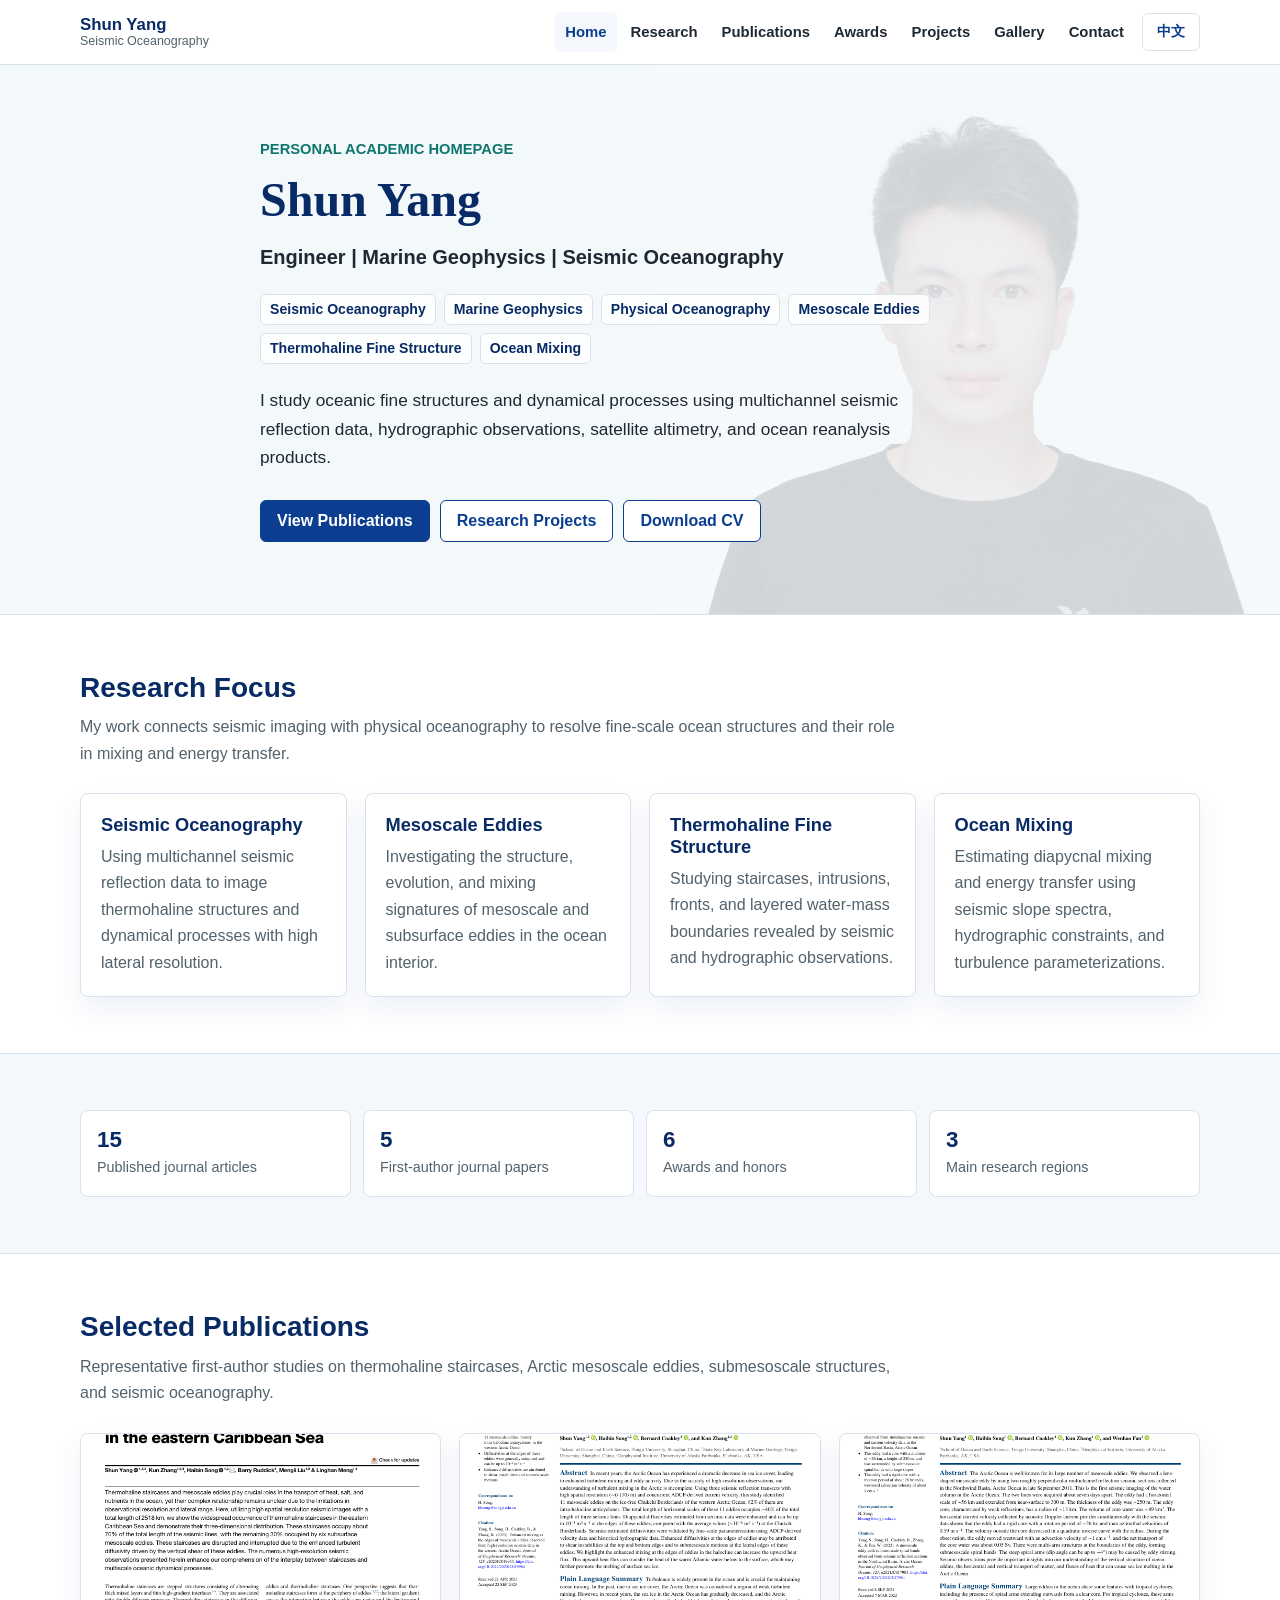
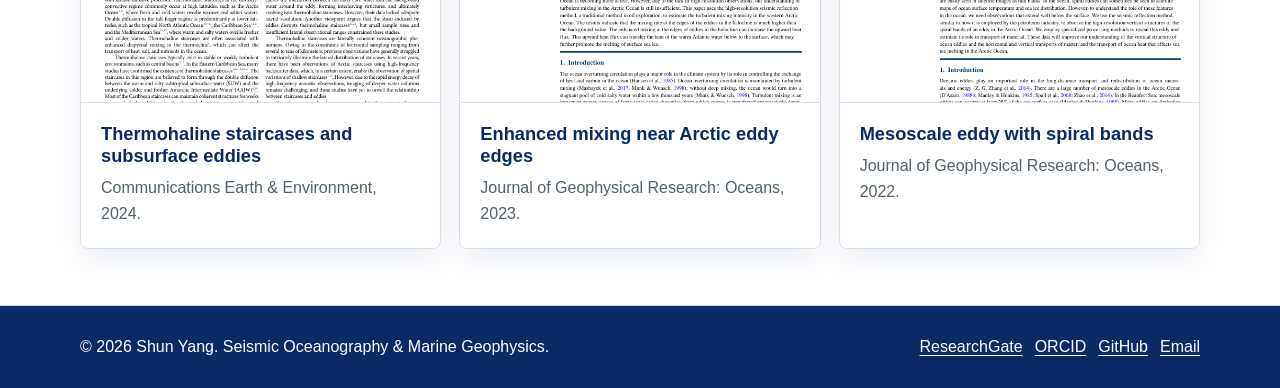
==== index.html @ 590d91a9 "Initial personal academic website" ====
<!DOCTYPE html>
<html lang="en">
<head>
  <meta charset="utf-8">
  <meta name="viewport" content="width=device-width, initial-scale=1">
  <meta name="description" content="Shun Yang's personal academic homepage in seismic oceanography and marine geophysics.">
  <title>Shun Yang | Seismic Oceanography & Marine Geophysics</title>
  <link rel="stylesheet" href="css/style.css">
</head>
<body>
  <a class="skip-link" href="#main">Skip to content</a>
  <header class="site-header">
    <nav class="nav" aria-label="Primary navigation">
      <a class="brand" href="index.html">
        <strong>Shun Yang</strong>
        <span>Seismic Oceanography</span>
      </a>
      <div class="nav-right">
        <div class="nav-links">
          <a class="active" href="index.html">Home</a>
          <a href="research.html">Research</a>
          <a href="publications.html">Publications</a>
          <a href="awards.html">Awards</a>
          <a href="projects.html">Projects</a>
          <a href="gallery.html">Gallery</a>
          <a href="contact.html">Contact</a>
        </div>
        <button class="language-toggle" type="button" data-lang-toggle aria-label="Switch language">中文</button>
        <button class="nav-toggle" type="button" aria-label="Toggle navigation" aria-expanded="false"><span></span></button>
      </div>
    </nav>
  </header>

  <main id="main">
    <section class="hero">
      <div class="hero-content">
        <p class="eyebrow">Personal Academic Homepage</p>
        <h1>Shun Yang</h1>
        <p class="hero-subtitle">Engineer | Marine Geophysics | Seismic Oceanography</p>
        <ul class="keywords" aria-label="Research keywords">
          <li>Seismic Oceanography</li>
          <li>Marine Geophysics</li>
          <li>Physical Oceanography</li>
          <li>Mesoscale Eddies</li>
          <li>Thermohaline Fine Structure</li>
          <li>Ocean Mixing</li>
        </ul>
        <p class="hero-text">I study oceanic fine structures and dynamical processes using multichannel seismic reflection data, hydrographic observations, satellite altimetry, and ocean reanalysis products.</p>
        <div class="actions">
          <a class="button" href="publications.html">View Publications</a>
          <a class="button secondary" href="projects.html">Research Projects</a>
          <a class="button secondary" href="assets/Shun_Yang_CV.pdf">Download CV</a>
        </div>
      </div>
    </section>

    <section class="section">
      <div class="container">
        <div class="section-header">
          <h2>Research Focus</h2>
          <p>My work connects seismic imaging with physical oceanography to resolve fine-scale ocean structures and their role in mixing and energy transfer.</p>
        </div>
        <div class="grid four">
          <article class="card">
            <div class="card-body">
              <h3>Seismic Oceanography</h3>
              <p>Using multichannel seismic reflection data to image thermohaline structures and dynamical processes with high lateral resolution.</p>
            </div>
          </article>
          <article class="card">
            <div class="card-body">
              <h3>Mesoscale Eddies</h3>
              <p>Investigating the structure, evolution, and mixing signatures of mesoscale and subsurface eddies in the ocean interior.</p>
            </div>
          </article>
          <article class="card">
            <div class="card-body">
              <h3>Thermohaline Fine Structure</h3>
              <p>Studying staircases, intrusions, fronts, and layered water-mass boundaries revealed by seismic and hydrographic observations.</p>
            </div>
          </article>
          <article class="card">
            <div class="card-body">
              <h3>Ocean Mixing</h3>
              <p>Estimating diapycnal mixing and energy transfer using seismic slope spectra, hydrographic constraints, and turbulence parameterizations.</p>
            </div>
          </article>
        </div>
      </div>
    </section>

    <section class="section surface">
      <div class="container">
        <div class="stats">
          <div class="stat">
            <strong>15</strong>
            <span>Published journal articles</span>
          </div>
          <div class="stat">
            <strong>5</strong>
            <span>First-author journal papers</span>
          </div>
          <div class="stat">
            <strong>6</strong>
            <span>Awards and honors</span>
          </div>
          <div class="stat">
            <strong>3</strong>
            <span>Main research regions</span>
          </div>
        </div>
      </div>
    </section>

    <section class="section">
      <div class="container">
        <div class="section-header">
          <h2>Selected Publications</h2>
          <p>Representative first-author studies on thermohaline staircases, Arctic mesoscale eddies, submesoscale structures, and seismic oceanography.</p>
        </div>
        <div class="grid three">
          <article class="card figure-card">
            <img src="images/publications/article-2024-cee.png" alt="First page thumbnail of the Communications Earth and Environment paper">
            <div class="card-body">
              <h3>Thermohaline staircases and subsurface eddies</h3>
              <p>Communications Earth & Environment, 2024.</p>
            </div>
          </article>
          <article class="card figure-card">
            <img src="images/publications/article-2023-jgr.png" alt="First page thumbnail of the 2023 JGR Oceans paper">
            <div class="card-body">
              <h3>Enhanced mixing near Arctic eddy edges</h3>
              <p>Journal of Geophysical Research: Oceans, 2023.</p>
            </div>
          </article>
          <article class="card figure-card">
            <img src="images/publications/article-2022-jgr.png" alt="First page thumbnail of the 2022 JGR Oceans paper">
            <div class="card-body">
              <h3>Mesoscale eddy with spiral bands</h3>
              <p>Journal of Geophysical Research: Oceans, 2022.</p>
            </div>
          </article>
        </div>
      </div>
    </section>
  </main>

  <footer class="site-footer">
    <div class="container footer-inner">
      <p>&copy; 2026 Shun Yang. Seismic Oceanography & Marine Geophysics.</p>
      <div class="footer-links">
        <a href="https://www.researchgate.net/profile/Shun-Yang">ResearchGate</a>
        <a href="https://orcid.org/0000-0002-6008-4782">ORCID</a>
        <a href="https://github.com/yangshungeo">GitHub</a>
        <a href="mailto:yangshun0921@outlook.com">Email</a>
      </div>
    </div>
  </footer>
  <script src="js/script.js"></script>
</body>
</html>
---- css/style.css ----
:root {
  --primary: #0b3d91;
  --primary-dark: #082b66;
  --secondary: #2f80ed;
  --accent: #0f766e;
  --background: #ffffff;
  --surface: #f4f8fc;
  --surface-strong: #eaf2fb;
  --text: #1f2933;
  --muted: #52616b;
  --border: #d9e2ec;
  --shadow: 0 12px 28px rgba(11, 61, 145, 0.08);
}

* {
  box-sizing: border-box;
}

html {
  scroll-behavior: smooth;
}

body {
  margin: 0;
  background: var(--background);
  color: var(--text);
  font-family: "Inter", "Segoe UI", Arial, "Microsoft YaHei", sans-serif;
  font-size: 16px;
  line-height: 1.65;
  letter-spacing: 0;
}

img {
  display: block;
  max-width: 100%;
}

a {
  color: var(--primary);
  text-decoration-thickness: 1px;
  text-underline-offset: 3px;
}

a:hover {
  color: var(--secondary);
}

.site-header {
  position: sticky;
  top: 0;
  z-index: 20;
  background: rgba(255, 255, 255, 0.96);
  border-bottom: 1px solid var(--border);
  backdrop-filter: blur(12px);
}

.nav {
  width: min(1120px, calc(100% - 32px));
  margin: 0 auto;
  min-height: 64px;
  display: flex;
  align-items: center;
  justify-content: space-between;
  gap: 24px;
}

.brand {
  display: inline-flex;
  flex-direction: column;
  color: var(--primary-dark);
  text-decoration: none;
  line-height: 1.15;
}

.brand strong {
  font-size: 1.05rem;
}

.brand span {
  color: var(--muted);
  font-size: 0.78rem;
}

.nav-right {
  display: flex;
  align-items: center;
  gap: 8px;
}

.nav-links {
  display: flex;
  align-items: center;
  gap: 4px;
}

.nav-links a {
  display: inline-flex;
  align-items: center;
  min-height: 40px;
  padding: 0 10px;
  border-radius: 6px;
  color: var(--text);
  font-size: 0.93rem;
  font-weight: 600;
  text-decoration: none;
}

.nav-links a:hover,
.nav-links a.active {
  background: var(--surface);
  color: var(--primary);
}

.nav-toggle {
  display: none;
  width: 42px;
  height: 42px;
  border: 1px solid var(--border);
  border-radius: 6px;
  background: #fff;
  cursor: pointer;
}

.language-toggle {
  display: inline-flex;
  align-items: center;
  justify-content: center;
  min-width: 58px;
  min-height: 38px;
  padding: 0 10px;
  border: 1px solid var(--border);
  border-radius: 6px;
  background: #fff;
  color: var(--primary);
  font: inherit;
  font-size: 0.9rem;
  font-weight: 800;
  cursor: pointer;
}

.language-toggle:hover {
  border-color: var(--primary);
  background: var(--surface);
}

.nav-toggle span,
.nav-toggle::before,
.nav-toggle::after {
  content: "";
  display: block;
  width: 18px;
  height: 2px;
  margin: 4px auto;
  background: var(--primary-dark);
}

.container {
  width: min(1120px, calc(100% - 32px));
  margin: 0 auto;
}

.hero {
  position: relative;
  min-height: 520px;
  display: flex;
  align-items: center;
  overflow: hidden;
  background-color: var(--surface);
  background-image: url("../images/profile.jpg");
  background-repeat: no-repeat;
  background-position: right center;
  background-size: auto 100%;
  border-bottom: 1px solid var(--border);
}

.hero::before {
  content: "";
  position: absolute;
  inset: 0;
  background: rgba(244, 248, 252, 0.84);
}

.hero-content {
  position: relative;
  z-index: 1;
  width: min(760px, calc(100% - 32px));
  margin: 0 auto;
  padding: 72px 0;
}

.eyebrow {
  margin: 0 0 10px;
  color: var(--accent);
  font-size: 0.92rem;
  font-weight: 800;
  text-transform: uppercase;
}

h1,
h2,
h3 {
  color: var(--primary-dark);
  line-height: 1.2;
  margin: 0;
}

h1 {
  font-family: Georgia, "Times New Roman", "Microsoft YaHei", serif;
  font-size: 3rem;
}

h2 {
  font-size: 1.75rem;
}

h3 {
  font-size: 1.14rem;
}

.hero-subtitle {
  margin: 12px 0 0;
  color: var(--text);
  font-size: 1.25rem;
  font-weight: 700;
}

.keywords {
  display: flex;
  flex-wrap: wrap;
  gap: 8px;
  margin: 20px 0 0;
  padding: 0;
  list-style: none;
}

.keywords li,
.tag {
  display: inline-flex;
  align-items: center;
  min-height: 28px;
  padding: 3px 9px;
  border: 1px solid var(--border);
  border-radius: 6px;
  background: rgba(255, 255, 255, 0.86);
  color: var(--primary-dark);
  font-size: 0.88rem;
  font-weight: 700;
}

.hero-text {
  max-width: 690px;
  margin: 22px 0 0;
  color: var(--text);
  font-size: 1.08rem;
}

.actions {
  display: flex;
  flex-wrap: wrap;
  gap: 10px;
  margin-top: 28px;
}

.button {
  display: inline-flex;
  align-items: center;
  justify-content: center;
  min-height: 42px;
  padding: 0 16px;
  border: 1px solid var(--primary);
  border-radius: 6px;
  background: var(--primary);
  color: #fff;
  font-weight: 800;
  text-decoration: none;
}

.button:hover {
  background: var(--primary-dark);
  color: #fff;
}

.button.secondary {
  background: #fff;
  color: var(--primary);
}

.button.secondary:hover {
  background: var(--surface);
  color: var(--primary-dark);
}

.section {
  padding: 56px 0;
}

.section.compact {
  padding: 36px 0;
}

.section.surface {
  background: var(--surface);
  border-top: 1px solid var(--border);
  border-bottom: 1px solid var(--border);
}

.section-header {
  max-width: 820px;
  margin-bottom: 26px;
}

.section-header p {
  margin: 10px 0 0;
  color: var(--muted);
}

.grid {
  display: grid;
  gap: 18px;
}

.grid.two {
  grid-template-columns: repeat(2, minmax(0, 1fr));
}

.grid.three {
  grid-template-columns: repeat(3, minmax(0, 1fr));
}

.grid.four {
  grid-template-columns: repeat(4, minmax(0, 1fr));
}

.card {
  border: 1px solid var(--border);
  border-radius: 8px;
  background: #fff;
  box-shadow: var(--shadow);
}

.card-body {
  padding: 20px;
}

.card h3 {
  margin-bottom: 8px;
}

.card p {
  margin: 0;
  color: var(--muted);
}

.stats {
  display: grid;
  grid-template-columns: repeat(4, minmax(0, 1fr));
  gap: 12px;
}

.stat {
  padding: 16px;
  border: 1px solid var(--border);
  border-radius: 8px;
  background: #fff;
}

.stat strong {
  display: block;
  color: var(--primary-dark);
  font-size: 1.4rem;
  line-height: 1.2;
}

.stat span {
  color: var(--muted);
  font-size: 0.9rem;
}

.page-hero {
  padding: 54px 0 38px;
  background: var(--surface);
  border-bottom: 1px solid var(--border);
}

.page-hero p {
  max-width: 860px;
  margin: 12px 0 0;
  color: var(--muted);
  font-size: 1.04rem;
}

.timeline {
  display: grid;
  gap: 18px;
}

.research-item {
  display: grid;
  grid-template-columns: 220px minmax(0, 1fr);
  gap: 24px;
  padding: 22px 0;
  border-top: 1px solid var(--border);
}

.research-item:first-child {
  border-top: 0;
}

.research-item h2 {
  font-size: 1.32rem;
}

.research-item p {
  margin: 0;
  color: var(--muted);
}

.project-card {
  padding: 22px;
}

.project-meta {
  display: grid;
  grid-template-columns: 110px minmax(0, 1fr);
  gap: 8px 14px;
  margin-top: 16px;
  font-size: 0.94rem;
}

.project-meta dt {
  color: var(--primary-dark);
  font-weight: 800;
}

.project-meta dd {
  margin: 0;
  color: var(--muted);
}

.award-list {
  display: grid;
  gap: 14px;
  margin: 0;
  padding: 0;
  list-style: none;
}

.award-card {
  display: grid;
  grid-template-columns: 150px minmax(0, 1fr);
  gap: 18px;
  padding: 18px;
  border: 1px solid var(--border);
  border-radius: 8px;
  background: #fff;
  box-shadow: var(--shadow);
}

.award-date {
  color: var(--primary);
  font-weight: 900;
}

.award-card h2 {
  font-size: 1.16rem;
}

.award-card p {
  margin: 6px 0 0;
  color: var(--muted);
}

.publication-group {
  margin-top: 28px;
}

.publication-group h2 {
  padding-bottom: 8px;
  border-bottom: 2px solid var(--primary);
  font-size: 1.34rem;
}

.publication-list {
  display: grid;
  gap: 16px;
  margin: 16px 0 0;
  padding: 0;
  list-style: none;
}

.publication {
  display: grid;
  grid-template-columns: minmax(0, 1fr) 138px;
  gap: 18px;
  padding: 18px;
  border: 1px solid var(--border);
  border-radius: 8px;
  background: #fff;
}

.publication.selected {
  border-color: rgba(47, 128, 237, 0.5);
  background: #fbfdff;
}

.publication h3 {
  color: var(--text);
  font-size: 1.02rem;
}

.publication .authors,
.publication .journal {
  margin: 4px 0 0;
  color: var(--muted);
  font-size: 0.94rem;
}

.publication .actions {
  margin-top: 12px;
}

.pub-thumb {
  align-self: start;
  border: 1px solid var(--border);
  border-radius: 6px;
  overflow: hidden;
  background: var(--surface);
}

.pub-thumb img {
  width: 100%;
  aspect-ratio: 3 / 4;
  object-fit: cover;
}

details.bibtex {
  margin-top: 10px;
}

details.bibtex summary {
  width: fit-content;
  min-height: 32px;
  padding: 4px 10px;
  border: 1px solid var(--border);
  border-radius: 6px;
  color: var(--primary);
  font-size: 0.88rem;
  font-weight: 800;
  cursor: pointer;
}

details.bibtex pre {
  overflow-x: auto;
  margin: 10px 0 0;
  padding: 12px;
  border: 1px solid var(--border);
  border-radius: 6px;
  background: var(--surface);
  color: var(--text);
  font-size: 0.82rem;
  line-height: 1.45;
}

.gallery-grid {
  display: grid;
  grid-template-columns: repeat(3, minmax(0, 1fr));
  gap: 18px;
}

.figure-card {
  overflow: hidden;
}

.figure-card img {
  width: 100%;
  aspect-ratio: 4 / 3;
  object-fit: cover;
  border-bottom: 1px solid var(--border);
}

.contact-list {
  display: grid;
  gap: 12px;
  margin: 0;
}

.contact-row {
  display: grid;
  grid-template-columns: 140px minmax(0, 1fr);
  gap: 14px;
  padding: 12px 0;
  border-bottom: 1px solid var(--border);
}

.contact-row dt {
  color: var(--primary-dark);
  font-weight: 800;
}

.contact-row dd {
  margin: 0;
  color: var(--muted);
}

.site-footer {
  padding: 28px 0;
  border-top: 1px solid var(--border);
  background: var(--primary-dark);
  color: #fff;
}

.footer-inner {
  display: flex;
  align-items: center;
  justify-content: space-between;
  gap: 18px;
}

.site-footer p {
  margin: 0;
}

.footer-links {
  display: flex;
  flex-wrap: wrap;
  gap: 12px;
}

.footer-links a {
  color: #fff;
}

.skip-link {
  position: absolute;
  left: -999px;
  top: 8px;
  z-index: 100;
  padding: 8px 12px;
  background: #fff;
  color: var(--primary);
}

.skip-link:focus {
  left: 8px;
}

@media (max-width: 860px) {
  .nav {
    min-height: 60px;
  }

  .nav-right {
    gap: 8px;
  }

  .nav-toggle {
    display: block;
  }

  .nav-links {
    position: absolute;
    left: 16px;
    right: 16px;
    top: 62px;
    display: none;
    flex-direction: column;
    align-items: stretch;
    padding: 8px;
    border: 1px solid var(--border);
    border-radius: 8px;
    background: #fff;
    box-shadow: var(--shadow);
  }

  .nav-links.open {
    display: flex;
  }

  .nav-links a {
    justify-content: flex-start;
  }

  .hero {
    min-height: 520px;
    background-position: right bottom;
    background-size: auto 80%;
  }

  .hero::before {
    background: rgba(244, 248, 252, 0.91);
  }

  h1 {
    font-size: 2.35rem;
  }

  .hero-subtitle {
    font-size: 1.08rem;
  }

  .grid.two,
  .grid.three,
  .grid.four,
  .stats,
  .gallery-grid {
    grid-template-columns: 1fr;
  }

  .research-item,
  .publication,
  .award-card {
    grid-template-columns: 1fr;
  }

  .pub-thumb {
    max-width: 180px;
  }

  .footer-inner {
    align-items: flex-start;
    flex-direction: column;
  }
}

@media (max-width: 560px) {
  body {
    font-size: 15px;
  }

  .container,
  .nav {
    width: min(100% - 24px, 1120px);
  }

  .hero-content {
    width: min(100% - 24px, 760px);
    padding: 54px 0;
  }

  h1 {
    font-size: 2.05rem;
  }

  .actions {
    flex-direction: column;
  }

  .button {
    width: 100%;
  }

  .section {
    padding: 42px 0;
  }

  .contact-row,
  .project-meta {
    grid-template-columns: 1fr;
  }
}
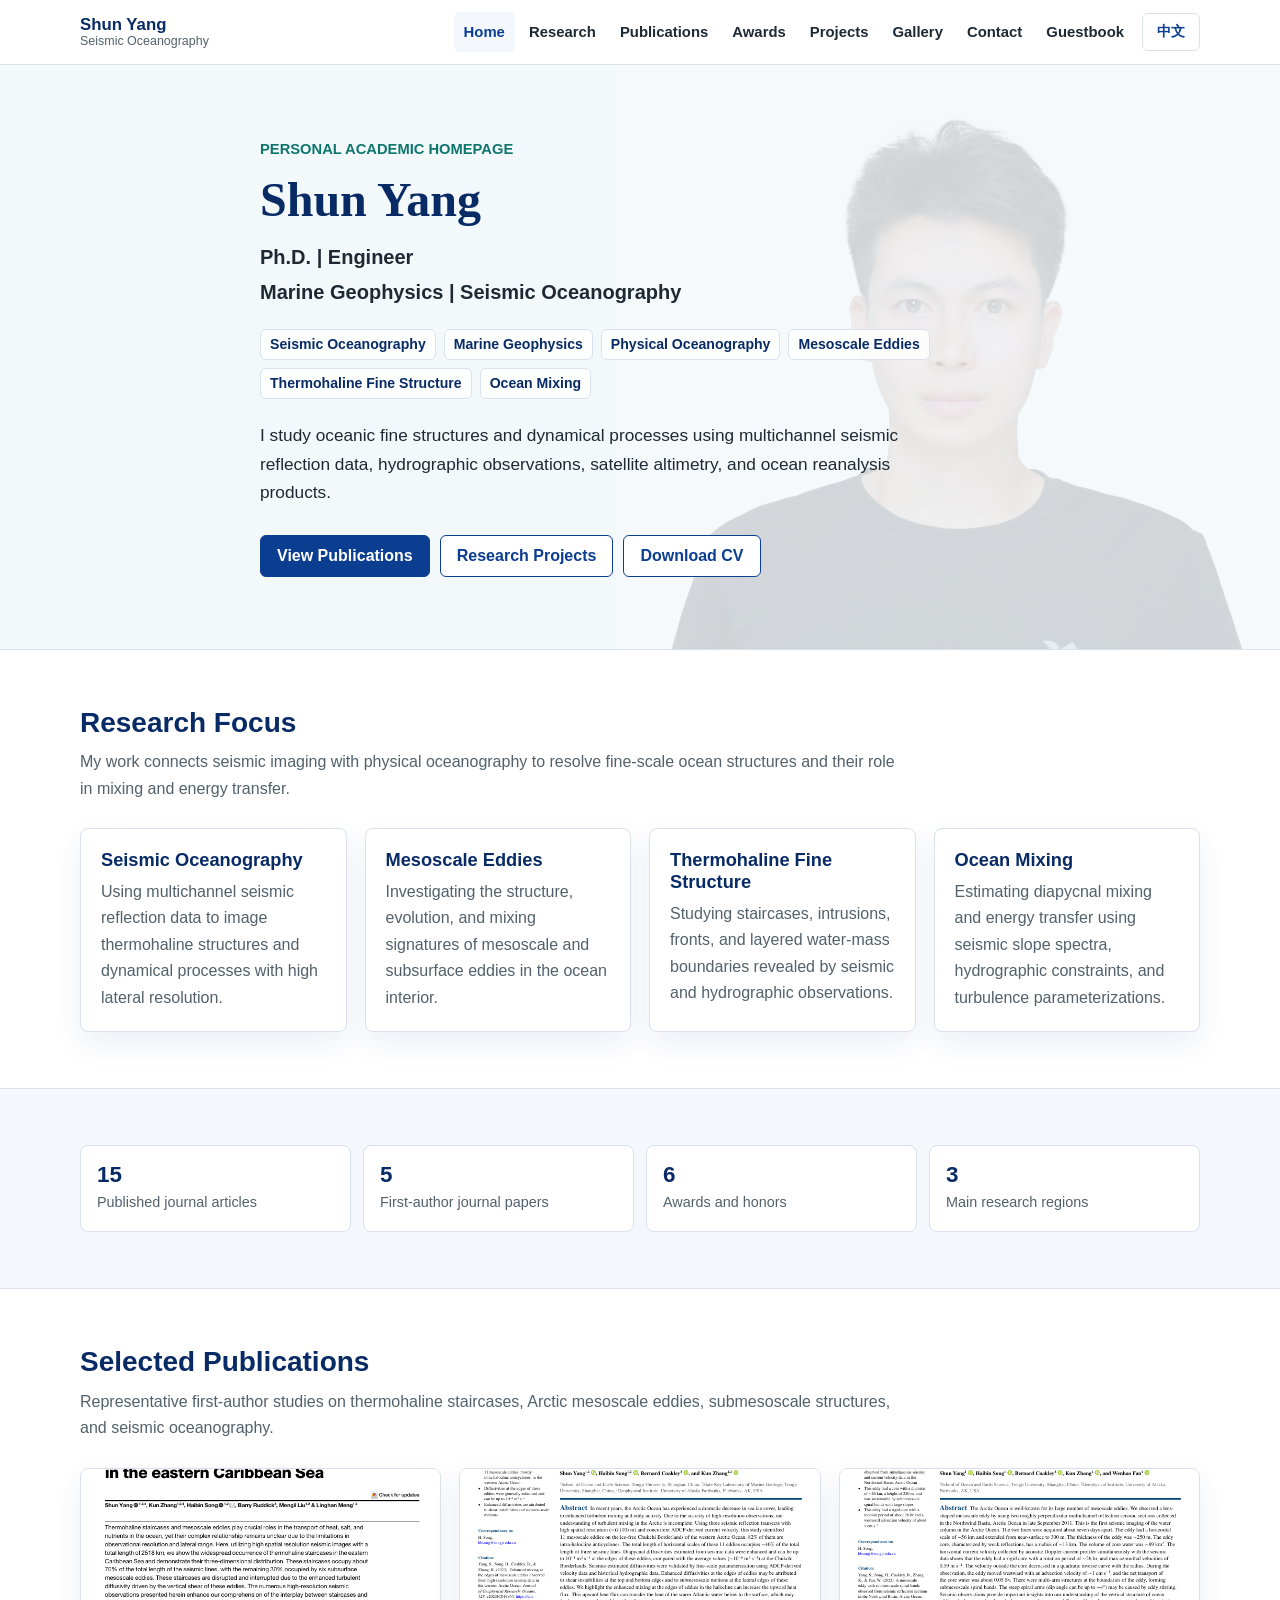
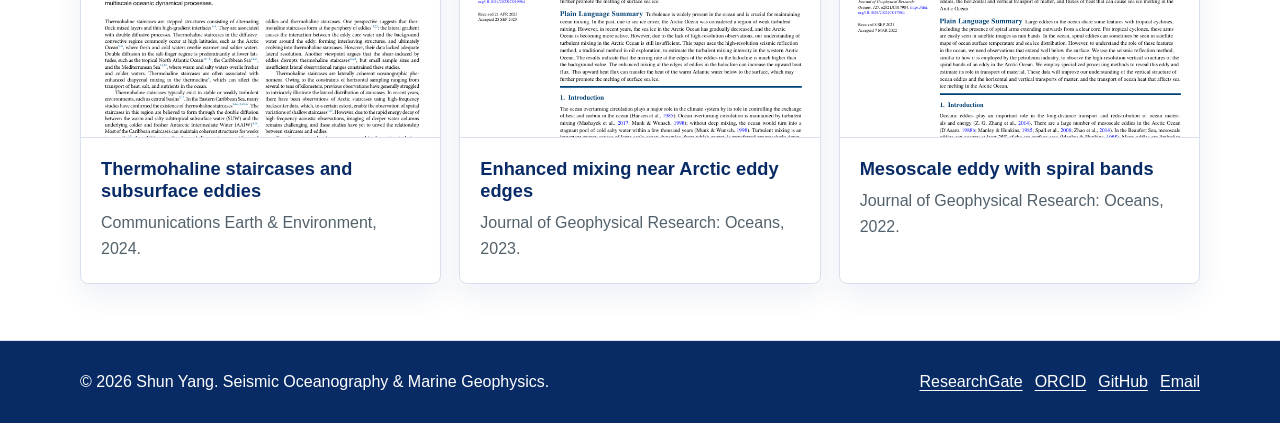
==== commit 8c9ab6e9: "Add BibTeX entries for published journal articles" ====
--- a/index.html
+++ b/index.html
@@ -24,6 +24,7 @@
           <a href="projects.html">Projects</a>
           <a href="gallery.html">Gallery</a>
           <a href="contact.html">Contact</a>
+          <a href="guestbook.html">Guestbook</a>
         </div>
         <button class="language-toggle" type="button" data-lang-toggle aria-label="Switch language">中文</button>
         <button class="nav-toggle" type="button" aria-label="Toggle navigation" aria-expanded="false"><span></span></button>
@@ -36,7 +37,10 @@
       <div class="hero-content">
         <p class="eyebrow">Personal Academic Homepage</p>
         <h1>Shun Yang</h1>
-        <p class="hero-subtitle">Engineer | Marine Geophysics | Seismic Oceanography</p>
+        <p class="hero-subtitle">
+          <span>Ph.D. | Engineer</span>
+          <span>Marine Geophysics | Seismic Oceanography</span>
+        </p>
         <ul class="keywords" aria-label="Research keywords">
           <li>Seismic Oceanography</li>
           <li>Marine Geophysics</li>
--- a/css/style.css
+++ b/css/style.css
@@ -224,6 +224,14 @@
   font-weight: 700;
 }
 
+.hero-subtitle span {
+  display: block;
+}
+
+.hero-subtitle span + span {
+  margin-top: 2px;
+}
+
 .keywords {
   display: flex;
   flex-wrap: wrap;
@@ -600,6 +608,21 @@
 .contact-row dd {
   margin: 0;
   color: var(--muted);
+}
+
+.guestbook-panel {
+  padding: 22px;
+}
+
+.guestbook-panel p {
+  max-width: 780px;
+}
+
+.comment-box {
+  margin-top: 22px;
+  min-height: 260px;
+  border-top: 1px solid var(--border);
+  padding-top: 18px;
 }
 
 .site-footer {
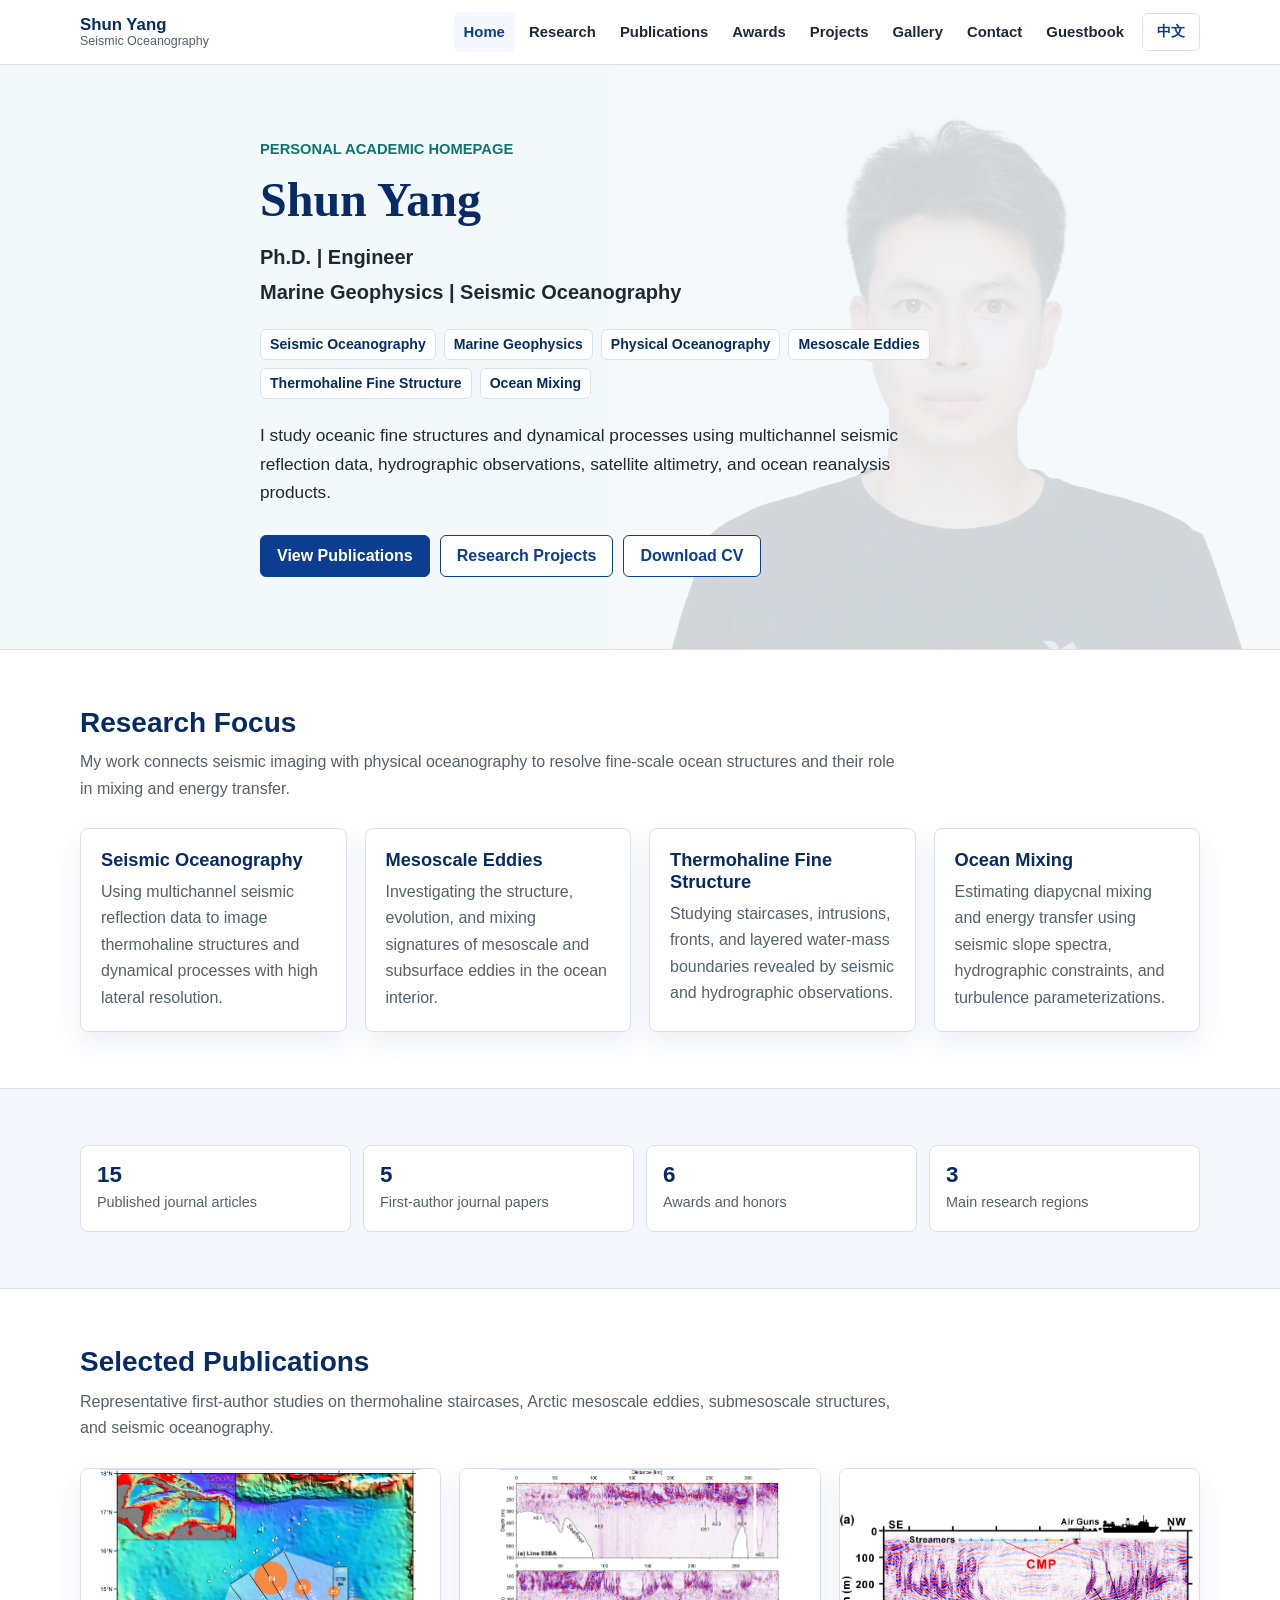
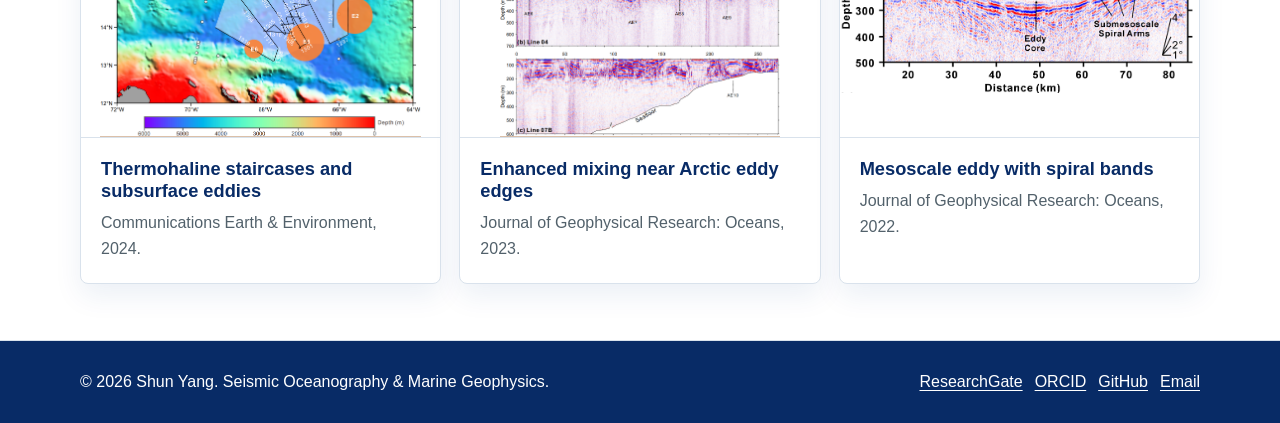
==== commit e37143cf: "Update publication gallery figures" ====
--- a/index.html
+++ b/index.html
@@ -123,22 +123,22 @@
           <p>Representative first-author studies on thermohaline staircases, Arctic mesoscale eddies, submesoscale structures, and seismic oceanography.</p>
         </div>
         <div class="grid three">
-          <article class="card figure-card">
-            <img src="images/publications/article-2024-cee.png" alt="First page thumbnail of the Communications Earth and Environment paper">
+          <article class="card figure-card research-figure">
+            <img src="images/researchfigures/article-2024-cee-figure1.png" alt="Research figure from the 2024 Communications Earth and Environment paper">
             <div class="card-body">
               <h3>Thermohaline staircases and subsurface eddies</h3>
               <p>Communications Earth & Environment, 2024.</p>
             </div>
           </article>
-          <article class="card figure-card">
-            <img src="images/publications/article-2023-jgr.png" alt="First page thumbnail of the 2023 JGR Oceans paper">
+          <article class="card figure-card research-figure">
+            <img src="images/researchfigures/article-2023-jgr-figure1.png" alt="Research figure from the 2023 JGR Oceans paper">
             <div class="card-body">
               <h3>Enhanced mixing near Arctic eddy edges</h3>
               <p>Journal of Geophysical Research: Oceans, 2023.</p>
             </div>
           </article>
-          <article class="card figure-card">
-            <img src="images/publications/article-2022-jgr.png" alt="First page thumbnail of the 2022 JGR Oceans paper">
+          <article class="card figure-card research-figure">
+            <img src="images/researchfigures/article-2022-jgr-figure1.png" alt="Research figure from the 2022 JGR Oceans paper">
             <div class="card-body">
               <h3>Mesoscale eddy with spiral bands</h3>
               <p>Journal of Geophysical Research: Oceans, 2022.</p>
--- a/css/style.css
+++ b/css/style.css
@@ -344,6 +344,7 @@
   border-radius: 8px;
   background: #fff;
   box-shadow: var(--shadow);
+  min-width: 0;
 }
 
 .card-body {
@@ -584,6 +585,47 @@
   aspect-ratio: 4 / 3;
   object-fit: cover;
   border-bottom: 1px solid var(--border);
+}
+
+.figure-card a {
+  display: block;
+  min-width: 0;
+  overflow: hidden;
+}
+
+.research-figure img,
+.paper-page img {
+  background: #fff;
+  object-fit: contain;
+}
+
+.figure-set {
+  display: grid;
+  gap: 1px;
+  background: var(--border);
+  border-bottom: 1px solid var(--border);
+  min-width: 0;
+}
+
+.figure-set.two {
+  grid-template-columns: repeat(2, minmax(0, 1fr));
+}
+
+.figure-set.three {
+  grid-template-columns: repeat(3, minmax(0, 1fr));
+}
+
+.figure-set img {
+  border-bottom: 0;
+}
+
+.figure-set a,
+.figure-set img {
+  min-width: 0;
+}
+
+.paper-page img {
+  object-position: top center;
 }
 
 .contact-list {
@@ -729,6 +771,11 @@
     grid-template-columns: 1fr;
   }
 
+  .figure-set.two,
+  .figure-set.three {
+    grid-template-columns: 1fr;
+  }
+
   .research-item,
   .publication,
   .award-card {
@@ -761,7 +808,13 @@
   }
 
   h1 {
-    font-size: 2.05rem;
+    font-size: 1.86rem;
+  }
+
+  .page-hero h1,
+  .page-hero p,
+  .card-body h3 {
+    overflow-wrap: break-word;
   }
 
   .actions {
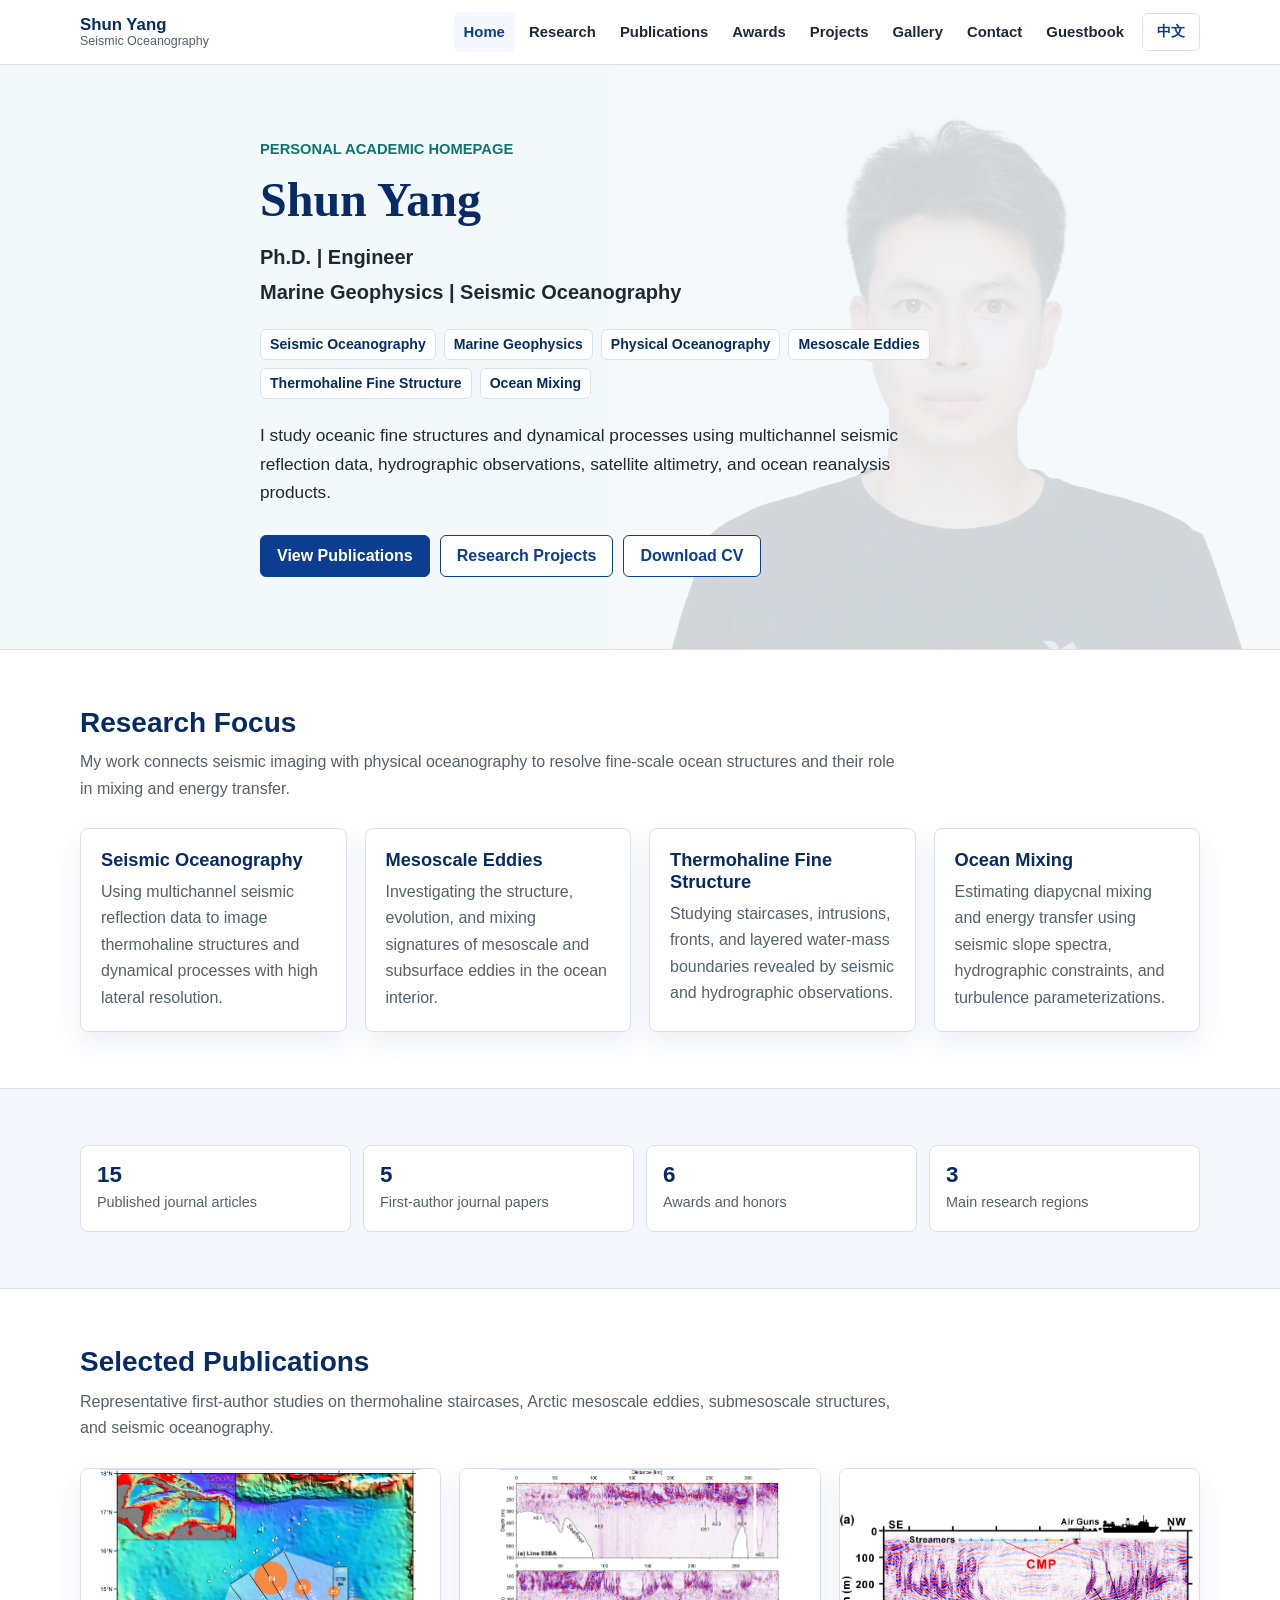
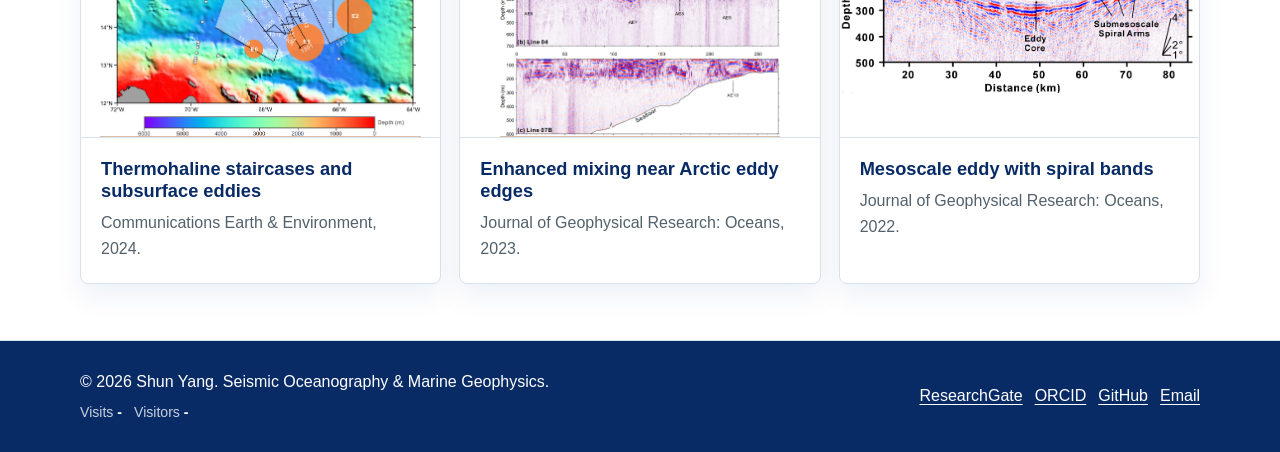
==== commit 48d3969b: "Add website visitor counter" ====
--- a/index.html
+++ b/index.html
@@ -151,7 +151,13 @@
 
   <footer class="site-footer">
     <div class="container footer-inner">
-      <p>&copy; 2026 Shun Yang. Seismic Oceanography & Marine Geophysics.</p>
+      <div class="footer-main">
+        <p>&copy; 2026 Shun Yang. Seismic Oceanography & Marine Geophysics.</p>
+        <p class="visitor-counter" aria-label="Website visitor statistics">
+          <span id="busuanzi_container_site_pv">Visits <strong id="busuanzi_value_site_pv">-</strong></span>
+          <span id="busuanzi_container_site_uv">Visitors <strong id="busuanzi_value_site_uv">-</strong></span>
+        </p>
+      </div>
       <div class="footer-links">
         <a href="https://www.researchgate.net/profile/Shun-Yang">ResearchGate</a>
         <a href="https://orcid.org/0000-0002-6008-4782">ORCID</a>
@@ -160,6 +166,7 @@
       </div>
     </div>
   </footer>
+  <script async src="https://busuanzi.ibruce.info/busuanzi/2.3/busuanzi.pure.mini.js"></script>
   <script src="js/script.js"></script>
 </body>
 </html>
--- a/css/style.css
+++ b/css/style.css
@@ -681,8 +681,26 @@
   gap: 18px;
 }
 
+.footer-main {
+  display: grid;
+  gap: 6px;
+}
+
 .site-footer p {
   margin: 0;
+}
+
+.visitor-counter {
+  display: flex;
+  flex-wrap: wrap;
+  gap: 12px;
+  color: rgba(255, 255, 255, 0.78);
+  font-size: 0.88rem;
+}
+
+.visitor-counter strong {
+  color: #fff;
+  font-weight: 800;
 }
 
 .footer-links {
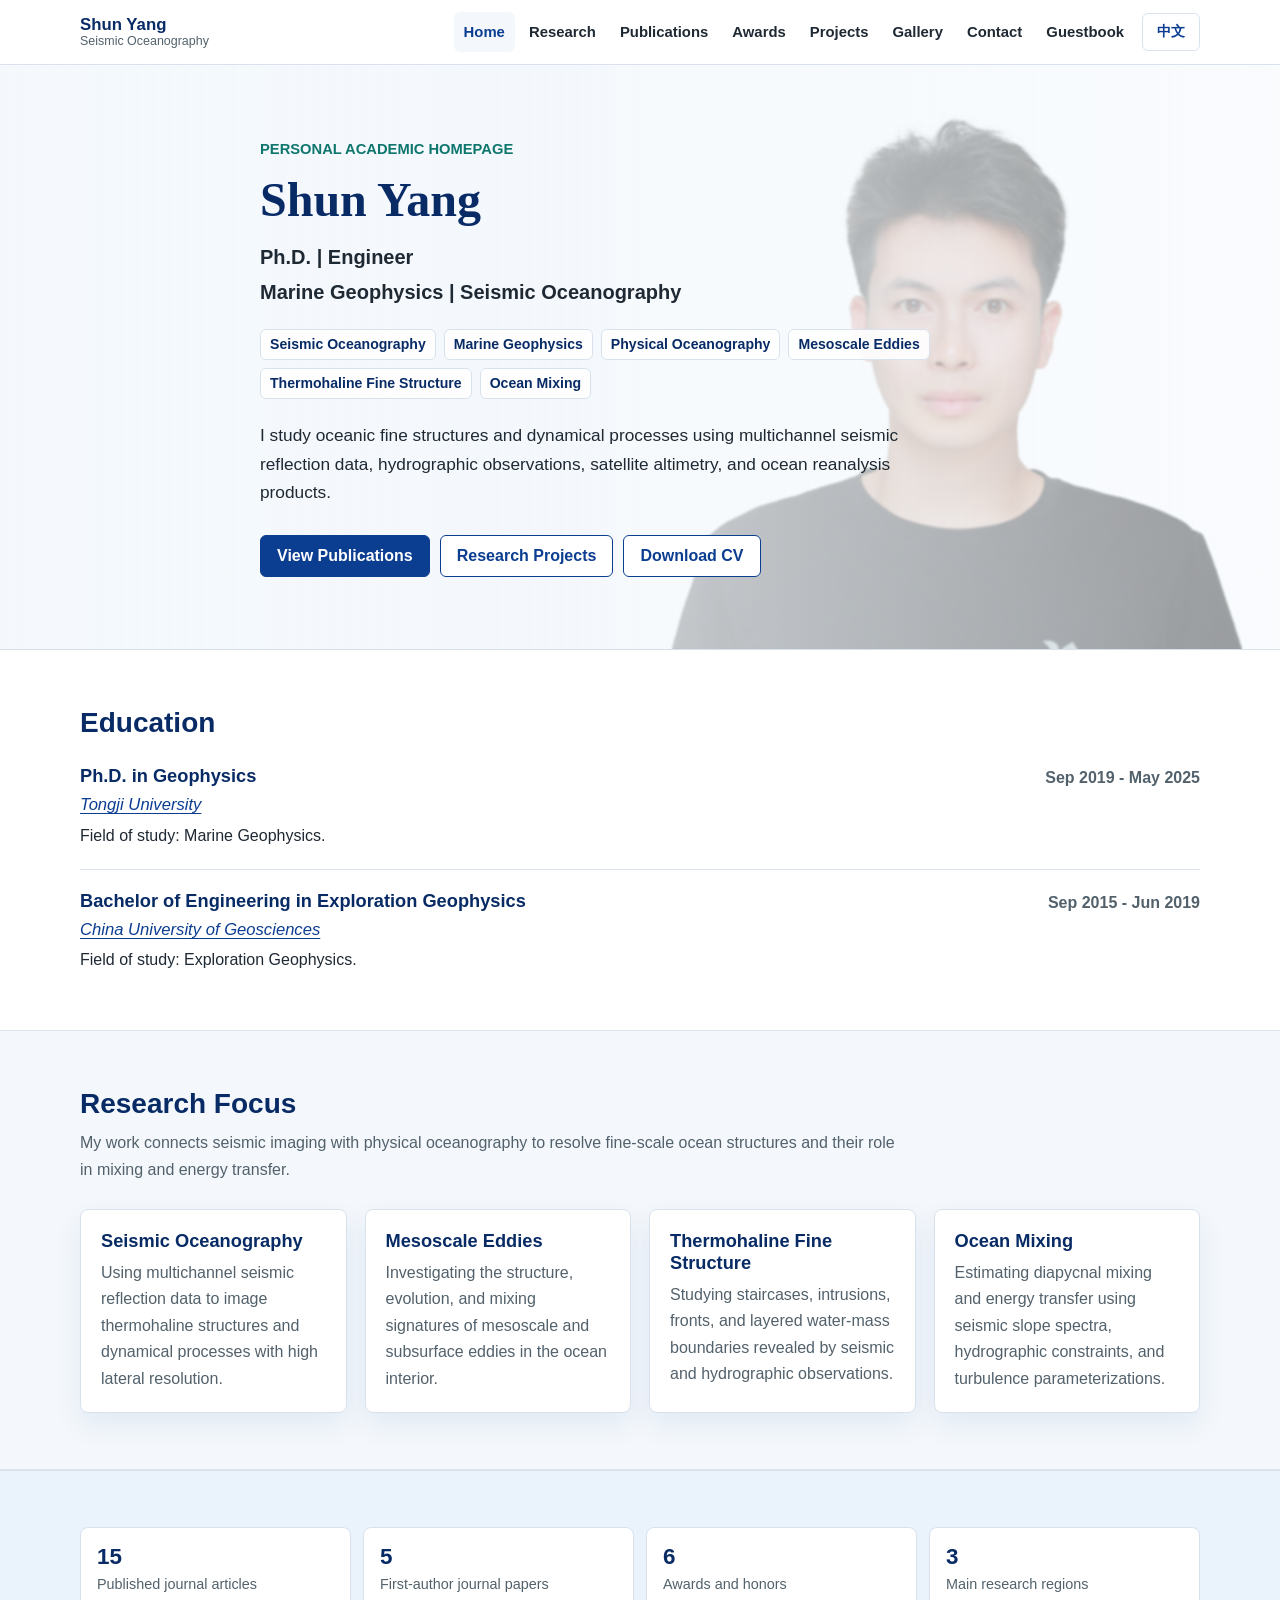
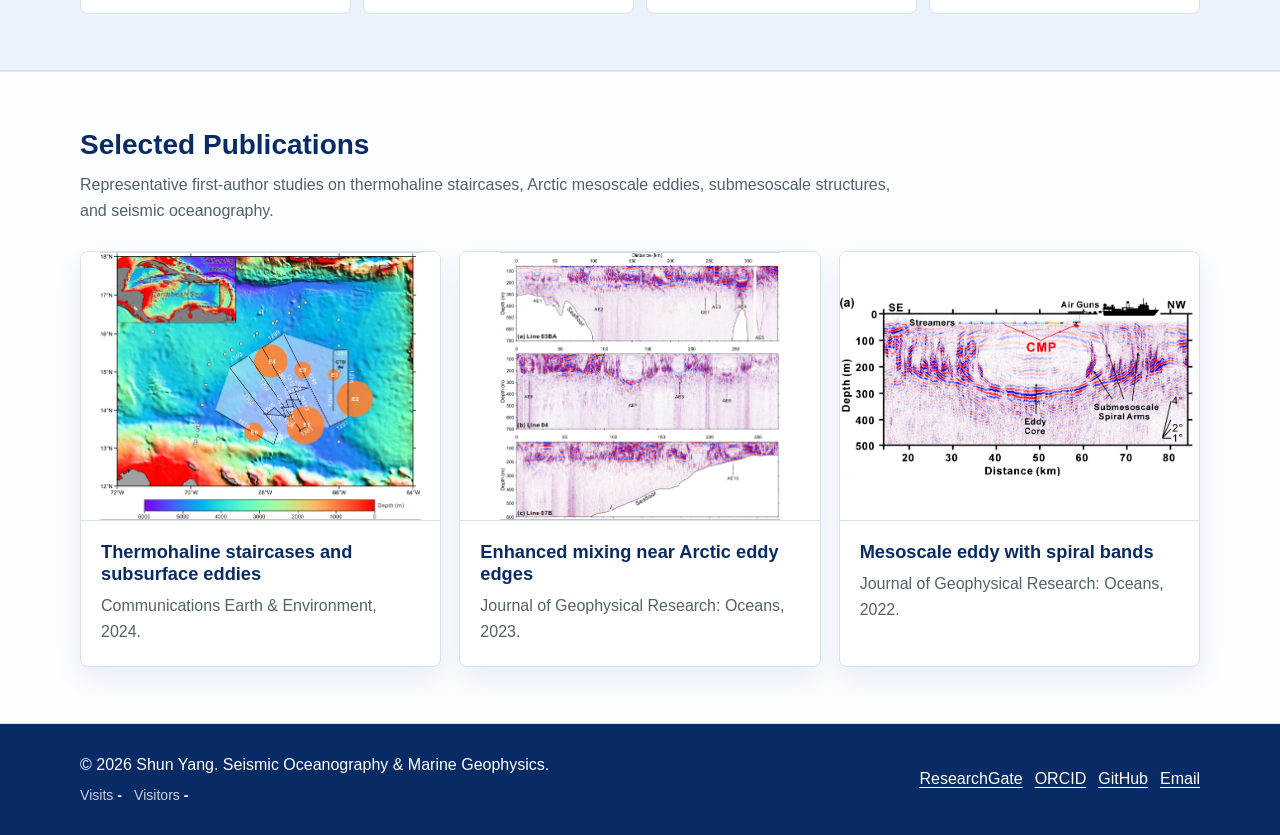
==== commit d35719b0: "Update homepage education and hero styling" ====
--- a/index.html
+++ b/index.html
@@ -58,7 +58,33 @@
       </div>
     </section>
 
-    <section class="section">
+    <section class="section home-band home-band-education">
+      <div class="container">
+        <div class="section-header">
+          <h2>Education</h2>
+        </div>
+        <div class="education-list">
+          <article class="education-item">
+            <div class="education-main">
+              <h3>Ph.D. in Geophysics</h3>
+              <p class="education-school"><em><a href="https://www.tongji.edu.cn/">Tongji University</a></em></p>
+              <p>Field of study: Marine Geophysics.</p>
+            </div>
+            <p class="education-date">Sep 2019 - May 2025</p>
+          </article>
+          <article class="education-item">
+            <div class="education-main">
+              <h3>Bachelor of Engineering in Exploration Geophysics</h3>
+              <p class="education-school"><em><a href="https://www.cug.edu.cn/">China University of Geosciences</a></em></p>
+              <p>Field of study: Exploration Geophysics.</p>
+            </div>
+            <p class="education-date">Sep 2015 - Jun 2019</p>
+          </article>
+        </div>
+      </div>
+    </section>
+
+    <section class="section home-band home-band-research">
       <div class="container">
         <div class="section-header">
           <h2>Research Focus</h2>
@@ -93,7 +119,7 @@
       </div>
     </section>
 
-    <section class="section surface">
+    <section class="section home-band home-band-stats">
       <div class="container">
         <div class="stats">
           <div class="stat">
@@ -116,7 +142,7 @@
       </div>
     </section>
 
-    <section class="section">
+    <section class="section home-band home-band-publications">
       <div class="container">
         <div class="section-header">
           <h2>Selected Publications</h2>
--- a/css/style.css
+++ b/css/style.css
@@ -177,7 +177,14 @@
   content: "";
   position: absolute;
   inset: 0;
-  background: rgba(244, 248, 252, 0.84);
+  background: linear-gradient(
+    90deg,
+    rgba(244, 248, 252, 0.94) 0%,
+    rgba(244, 248, 252, 0.8) 46%,
+    rgba(244, 248, 252, 0.56) 100%
+  );
+  -webkit-backdrop-filter: blur(1px);
+  backdrop-filter: blur(1px);
 }
 
 .hero-content {
@@ -312,6 +319,32 @@
   border-bottom: 1px solid var(--border);
 }
 
+.home-band {
+  border-top: 1px solid rgba(217, 226, 236, 0.86);
+}
+
+.hero + .home-band {
+  border-top: 0;
+}
+
+.home-band-education {
+  background: #fff;
+}
+
+.home-band-research {
+  background: #f4f8fc;
+  border-bottom: 1px solid var(--border);
+}
+
+.home-band-stats {
+  background: #eaf2fb;
+  border-bottom: 1px solid var(--border);
+}
+
+.home-band-publications {
+  background: #fbfdff;
+}
+
 .section-header {
   max-width: 820px;
   margin-bottom: 26px;
@@ -320,6 +353,40 @@
 .section-header p {
   margin: 10px 0 0;
   color: var(--muted);
+}
+
+.education-list {
+  display: grid;
+  gap: 20px;
+}
+
+.education-item {
+  display: grid;
+  grid-template-columns: minmax(0, 1fr) auto;
+  gap: 18px;
+  padding-top: 20px;
+  border-top: 1px solid var(--border);
+}
+
+.education-item:first-child {
+  padding-top: 0;
+  border-top: 0;
+}
+
+.education-main p {
+  margin: 4px 0 0;
+}
+
+.education-school {
+  color: var(--primary-dark);
+  font-size: 1.04rem;
+}
+
+.education-date {
+  margin: 0;
+  color: var(--muted);
+  font-weight: 700;
+  white-space: nowrap;
 }
 
 .grid {
@@ -770,7 +837,14 @@
   }
 
   .hero::before {
-    background: rgba(244, 248, 252, 0.91);
+    background: linear-gradient(
+      90deg,
+      rgba(244, 248, 252, 0.95) 0%,
+      rgba(244, 248, 252, 0.86) 58%,
+      rgba(244, 248, 252, 0.72) 100%
+    );
+    -webkit-backdrop-filter: blur(1.2px);
+    backdrop-filter: blur(1.2px);
   }
 
   h1 {
@@ -796,8 +870,13 @@
 
   .research-item,
   .publication,
-  .award-card {
+  .award-card,
+  .education-item {
     grid-template-columns: 1fr;
+  }
+
+  .education-date {
+    white-space: normal;
   }
 
   .pub-thumb {
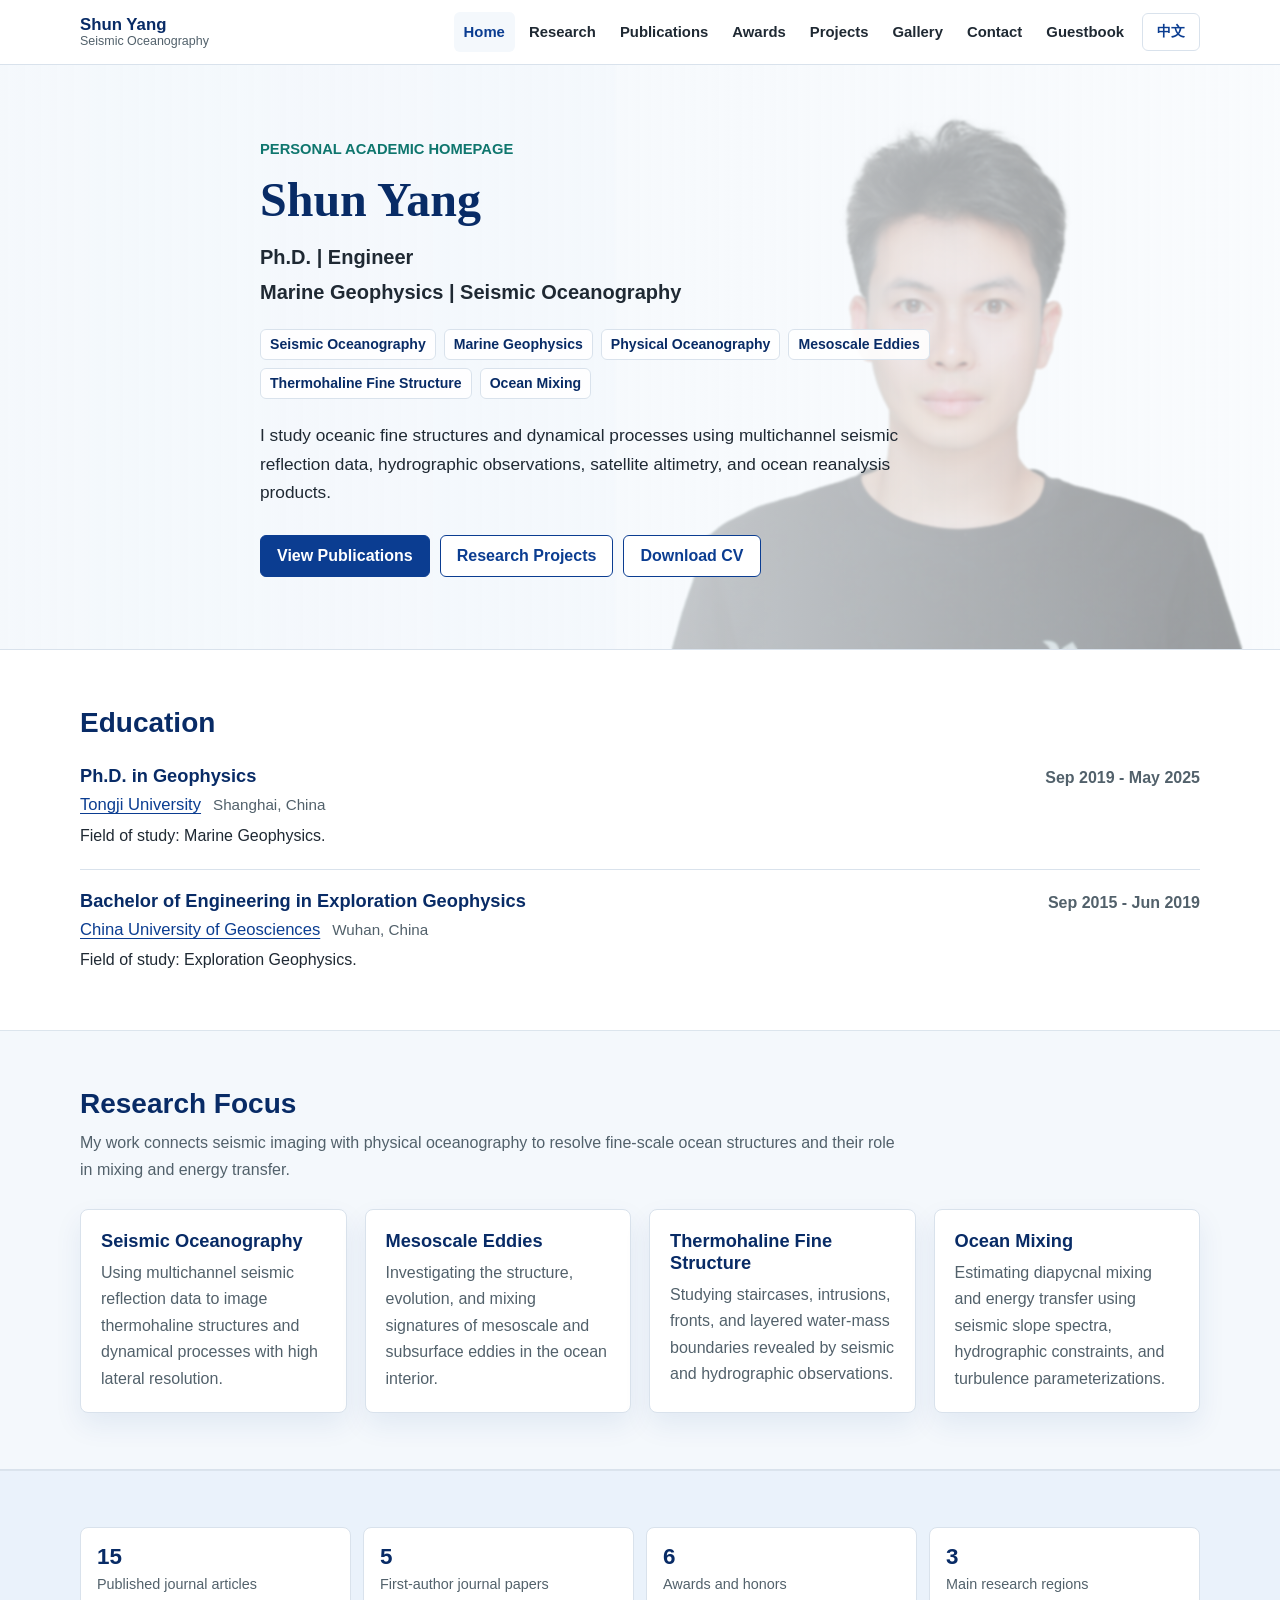
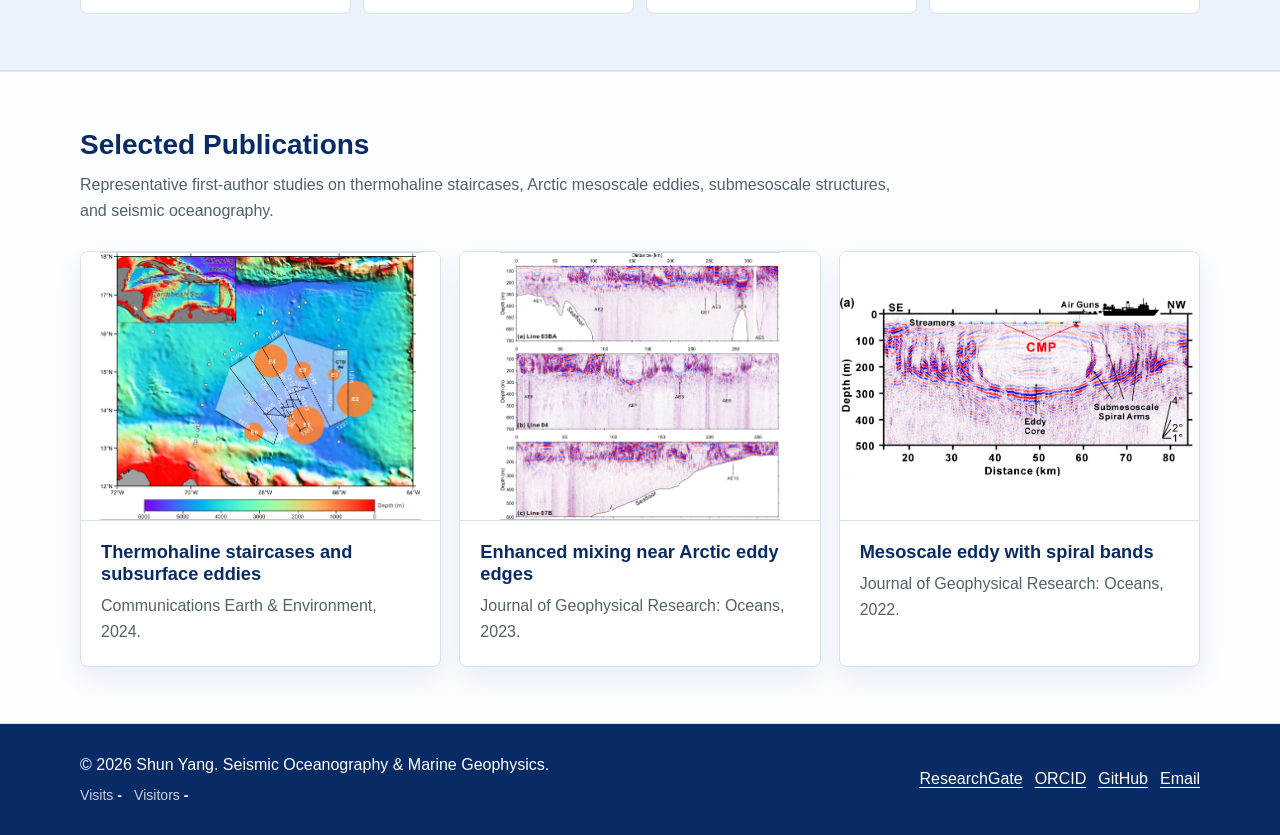
==== commit 80c26d4a: "Update CV and homepage education details" ====
--- a/index.html
+++ b/index.html
@@ -5,7 +5,7 @@
   <meta name="viewport" content="width=device-width, initial-scale=1">
   <meta name="description" content="Shun Yang's personal academic homepage in seismic oceanography and marine geophysics.">
   <title>Shun Yang | Seismic Oceanography & Marine Geophysics</title>
-  <link rel="stylesheet" href="css/style.css">
+  <link rel="stylesheet" href="css/style.css?v=20260704-2335">
 </head>
 <body>
   <a class="skip-link" href="#main">Skip to content</a>
@@ -67,7 +67,7 @@
           <article class="education-item">
             <div class="education-main">
               <h3>Ph.D. in Geophysics</h3>
-              <p class="education-school"><em><a href="https://www.tongji.edu.cn/">Tongji University</a></em></p>
+              <p class="education-school"><a href="https://www.tongji.edu.cn/">Tongji University</a><span class="education-location">Shanghai, China</span></p>
               <p>Field of study: Marine Geophysics.</p>
             </div>
             <p class="education-date">Sep 2019 - May 2025</p>
@@ -75,7 +75,7 @@
           <article class="education-item">
             <div class="education-main">
               <h3>Bachelor of Engineering in Exploration Geophysics</h3>
-              <p class="education-school"><em><a href="https://www.cug.edu.cn/">China University of Geosciences</a></em></p>
+              <p class="education-school"><a href="https://www.cug.edu.cn/">China University of Geosciences</a><span class="education-location">Wuhan, China</span></p>
               <p>Field of study: Exploration Geophysics.</p>
             </div>
             <p class="education-date">Sep 2015 - Jun 2019</p>
@@ -193,6 +193,6 @@
     </div>
   </footer>
   <script async src="https://busuanzi.ibruce.info/busuanzi/2.3/busuanzi.pure.mini.js"></script>
-  <script src="js/script.js"></script>
+  <script src="js/script.js?v=20260704-2335"></script>
 </body>
 </html>
--- a/css/style.css
+++ b/css/style.css
@@ -378,8 +378,24 @@
 }
 
 .education-school {
+  display: flex;
+  flex-wrap: wrap;
+  align-items: baseline;
+  gap: 8px 12px;
   color: var(--primary-dark);
   font-size: 1.04rem;
+  font-style: normal;
+}
+
+.education-school a {
+  color: var(--primary);
+  font-style: normal;
+}
+
+.education-location {
+  color: var(--muted);
+  font-size: 0.95rem;
+  font-style: normal;
 }
 
 .education-date {
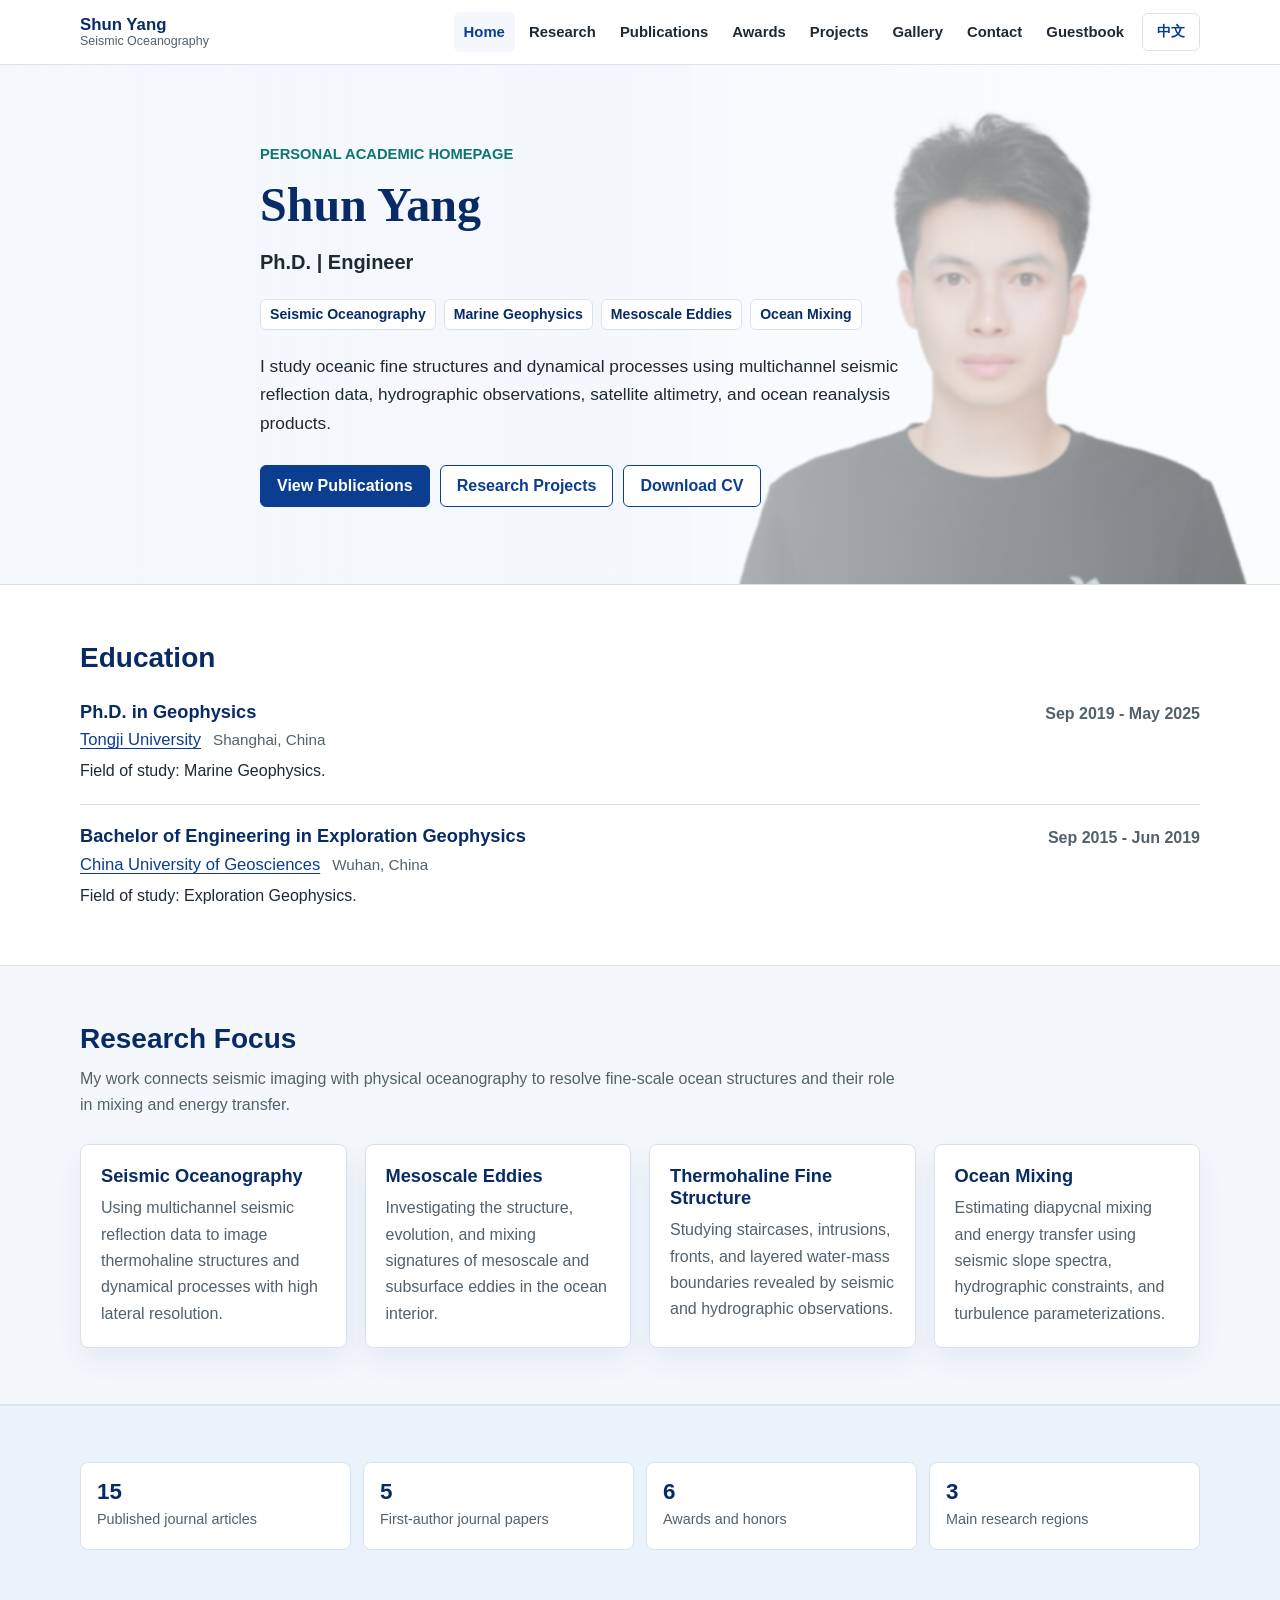
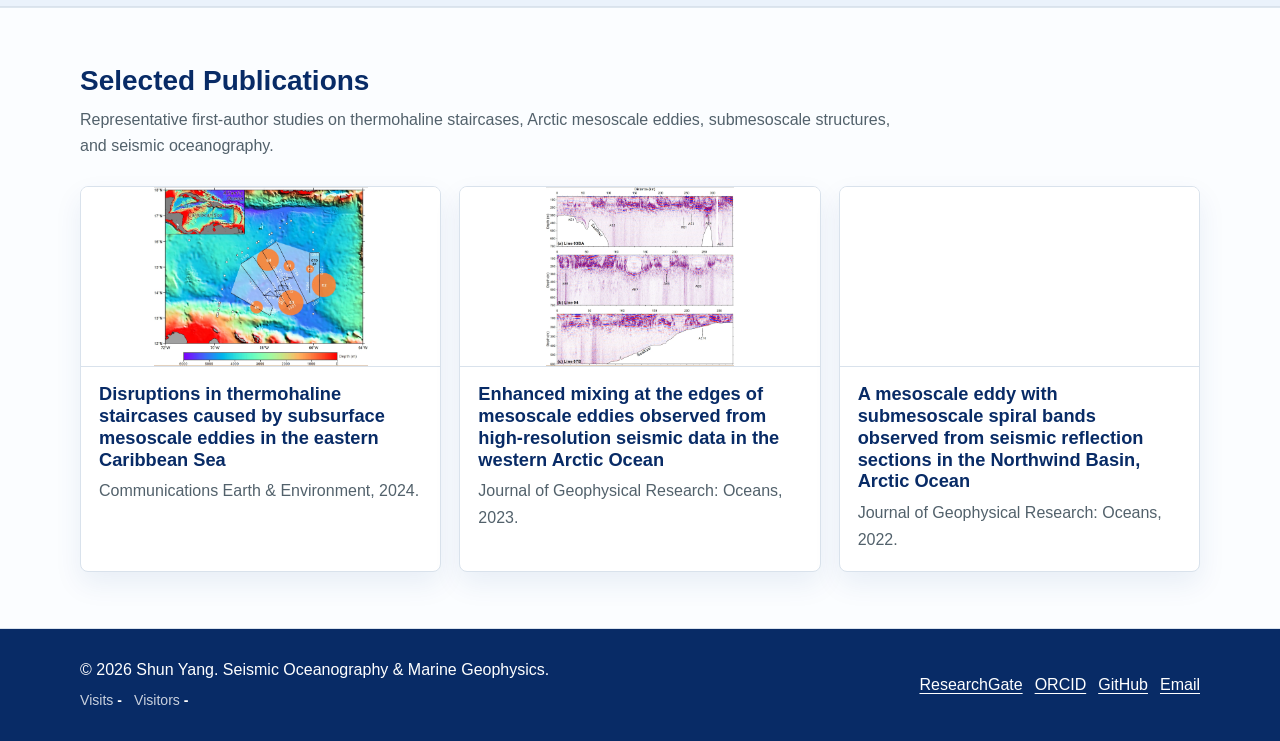
==== commit fa53b31b: "Improve site layout and publication filtering" ====
--- a/index.html
+++ b/index.html
@@ -4,8 +4,43 @@
   <meta charset="utf-8">
   <meta name="viewport" content="width=device-width, initial-scale=1">
   <meta name="description" content="Shun Yang's personal academic homepage in seismic oceanography and marine geophysics.">
+  <meta name="theme-color" content="#082b66">
   <title>Shun Yang | Seismic Oceanography & Marine Geophysics</title>
-  <link rel="stylesheet" href="css/style.css?v=20260704-2335">
+  <link rel="canonical" href="https://yangshungeo.github.io/">
+  <link rel="icon" href="favicon.svg" type="image/svg+xml">
+  <meta property="og:type" content="profile">
+  <meta property="og:title" content="Shun Yang | Seismic Oceanography & Marine Geophysics">
+  <meta property="og:description" content="Personal academic homepage of Shun Yang, focusing on seismic oceanography, marine geophysics, mesoscale eddies, and ocean mixing.">
+  <meta property="og:url" content="https://yangshungeo.github.io/">
+  <meta property="og:image" content="https://yangshungeo.github.io/images/profile.webp">
+  <meta property="profile:first_name" content="Shun">
+  <meta property="profile:last_name" content="Yang">
+  <meta name="twitter:card" content="summary_large_image">
+  <link rel="stylesheet" href="css/style.css?v=20260718-3">
+  <script type="application/ld+json">
+  {
+    "@context": "https://schema.org",
+    "@type": "Person",
+    "name": "Shun Yang",
+    "url": "https://yangshungeo.github.io/",
+    "image": "https://yangshungeo.github.io/images/profile.webp",
+    "jobTitle": "Engineer",
+    "affiliation": {
+      "@type": "Organization",
+      "name": "Guangzhou Marine Geological Survey"
+    },
+    "alumniOf": [
+      {"@type": "CollegeOrUniversity", "name": "Tongji University", "url": "https://www.tongji.edu.cn/"},
+      {"@type": "CollegeOrUniversity", "name": "China University of Geosciences", "url": "https://www.cug.edu.cn/"}
+    ],
+    "sameAs": [
+      "https://orcid.org/0000-0002-6008-4782",
+      "https://www.researchgate.net/profile/Shun-Yang",
+      "https://github.com/yangshungeo"
+    ],
+    "knowsAbout": ["Seismic oceanography", "Marine geophysics", "Mesoscale eddies", "Thermohaline fine structure", "Ocean mixing"]
+  }
+  </script>
 </head>
 <body>
   <a class="skip-link" href="#main">Skip to content</a>
@@ -16,8 +51,8 @@
         <span>Seismic Oceanography</span>
       </a>
       <div class="nav-right">
-        <div class="nav-links">
-          <a class="active" href="index.html">Home</a>
+        <div class="nav-links" id="primary-navigation">
+          <a class="active" href="index.html" aria-current="page">Home</a>
           <a href="research.html">Research</a>
           <a href="publications.html">Publications</a>
           <a href="awards.html">Awards</a>
@@ -27,7 +62,7 @@
           <a href="guestbook.html">Guestbook</a>
         </div>
         <button class="language-toggle" type="button" data-lang-toggle aria-label="Switch language">中文</button>
-        <button class="nav-toggle" type="button" aria-label="Toggle navigation" aria-expanded="false"><span></span></button>
+        <button class="nav-toggle" type="button" aria-label="Open navigation" aria-expanded="false" aria-controls="primary-navigation"><span></span></button>
       </div>
     </nav>
   </header>
@@ -39,14 +74,11 @@
         <h1>Shun Yang</h1>
         <p class="hero-subtitle">
           <span>Ph.D. | Engineer</span>
-          <span>Marine Geophysics | Seismic Oceanography</span>
         </p>
         <ul class="keywords" aria-label="Research keywords">
           <li>Seismic Oceanography</li>
           <li>Marine Geophysics</li>
-          <li>Physical Oceanography</li>
           <li>Mesoscale Eddies</li>
-          <li>Thermohaline Fine Structure</li>
           <li>Ocean Mixing</li>
         </ul>
         <p class="hero-text">I study oceanic fine structures and dynamical processes using multichannel seismic reflection data, hydrographic observations, satellite altimetry, and ocean reanalysis products.</p>
@@ -93,25 +125,25 @@
         <div class="grid four">
           <article class="card">
             <div class="card-body">
-              <h3>Seismic Oceanography</h3>
+              <h3><a href="research.html#seismic-oceanography">Seismic Oceanography</a></h3>
               <p>Using multichannel seismic reflection data to image thermohaline structures and dynamical processes with high lateral resolution.</p>
             </div>
           </article>
           <article class="card">
             <div class="card-body">
-              <h3>Mesoscale Eddies</h3>
+              <h3><a href="research.html#mesoscale-eddies">Mesoscale Eddies</a></h3>
               <p>Investigating the structure, evolution, and mixing signatures of mesoscale and subsurface eddies in the ocean interior.</p>
             </div>
           </article>
           <article class="card">
             <div class="card-body">
-              <h3>Thermohaline Fine Structure</h3>
+              <h3><a href="research.html#thermohaline-fine-structure">Thermohaline Fine Structure</a></h3>
               <p>Studying staircases, intrusions, fronts, and layered water-mass boundaries revealed by seismic and hydrographic observations.</p>
             </div>
           </article>
           <article class="card">
             <div class="card-body">
-              <h3>Ocean Mixing</h3>
+              <h3><a href="research.html#ocean-mixing">Ocean Mixing</a></h3>
               <p>Estimating diapycnal mixing and energy transfer using seismic slope spectra, hydrographic constraints, and turbulence parameterizations.</p>
             </div>
           </article>
@@ -150,23 +182,29 @@
         </div>
         <div class="grid three">
           <article class="card figure-card research-figure">
-            <img src="images/researchfigures/article-2024-cee-figure1.png" alt="Research figure from the 2024 Communications Earth and Environment paper">
-            <div class="card-body">
-              <h3>Thermohaline staircases and subsurface eddies</h3>
+            <a class="figure-link" href="publications.html#yang-2024-staircases" aria-label="View publication details for Disruptions in thermohaline staircases caused by subsurface mesoscale eddies in the eastern Caribbean Sea">
+              <img src="images/researchfigures/article-2024-cee-figure1.webp" width="1290" height="1080" loading="lazy" decoding="async" alt="Research figure from the 2024 Communications Earth and Environment paper">
+            </a>
+            <div class="card-body">
+              <h3><a href="publications.html#yang-2024-staircases">Disruptions in thermohaline staircases caused by subsurface mesoscale eddies in the eastern Caribbean Sea</a></h3>
               <p>Communications Earth & Environment, 2024.</p>
             </div>
           </article>
           <article class="card figure-card research-figure">
-            <img src="images/researchfigures/article-2023-jgr-figure1.png" alt="Research figure from the 2023 JGR Oceans paper">
-            <div class="card-body">
-              <h3>Enhanced mixing near Arctic eddy edges</h3>
+            <a class="figure-link" href="publications.html#yang-2023-enhanced" aria-label="View publication details for Enhanced mixing at the edges of mesoscale eddies observed from high-resolution seismic data in the western Arctic Ocean">
+              <img src="images/researchfigures/article-2023-jgr-figure1.webp" width="1130" height="1080" loading="lazy" decoding="async" alt="Research figure from the 2023 JGR Oceans paper">
+            </a>
+            <div class="card-body">
+              <h3><a href="publications.html#yang-2023-enhanced">Enhanced mixing at the edges of mesoscale eddies observed from high-resolution seismic data in the western Arctic Ocean</a></h3>
               <p>Journal of Geophysical Research: Oceans, 2023.</p>
             </div>
           </article>
           <article class="card figure-card research-figure">
-            <img src="images/researchfigures/article-2022-jgr-figure1.png" alt="Research figure from the 2022 JGR Oceans paper">
-            <div class="card-body">
-              <h3>Mesoscale eddy with spiral bands</h3>
+            <a class="figure-link" href="publications.html#yang-2022-mesoscale" aria-label="View publication details for A mesoscale eddy with submesoscale spiral bands observed from seismic reflection sections in the Northwind Basin, Arctic Ocean">
+              <img src="images/researchfigures/article-2022-jgr-figure1.webp" width="1738" height="871" loading="lazy" decoding="async" alt="Research figure from the 2022 JGR Oceans paper">
+            </a>
+            <div class="card-body">
+              <h3><a href="publications.html#yang-2022-mesoscale">A mesoscale eddy with submesoscale spiral bands observed from seismic reflection sections in the Northwind Basin, Arctic Ocean</a></h3>
               <p>Journal of Geophysical Research: Oceans, 2022.</p>
             </div>
           </article>
@@ -193,6 +231,6 @@
     </div>
   </footer>
   <script async src="https://busuanzi.ibruce.info/busuanzi/2.3/busuanzi.pure.mini.js"></script>
-  <script src="js/script.js?v=20260704-2335"></script>
+  <script src="js/script.js?v=20260718-3"></script>
 </body>
 </html>
--- a/css/style.css
+++ b/css/style.css
@@ -33,6 +33,11 @@
 img {
   display: block;
   max-width: 100%;
+  height: auto;
+}
+
+[hidden] {
+  display: none !important;
 }
 
 a {
@@ -43,6 +48,15 @@
 
 a:hover {
   color: var(--secondary);
+}
+
+a:focus-visible,
+button:focus-visible,
+input:focus-visible,
+select:focus-visible,
+summary:focus-visible {
+  outline: 3px solid rgba(47, 128, 237, 0.42);
+  outline-offset: 3px;
 }
 
 .site-header {
@@ -166,7 +180,7 @@
   align-items: center;
   overflow: hidden;
   background-color: var(--surface);
-  background-image: url("../images/profile.jpg");
+  background-image: url("../images/profile.webp");
   background-repeat: no-repeat;
   background-position: right center;
   background-size: auto 100%;
@@ -179,12 +193,12 @@
   inset: 0;
   background: linear-gradient(
     90deg,
-    rgba(244, 248, 252, 0.94) 0%,
-    rgba(244, 248, 252, 0.8) 46%,
-    rgba(244, 248, 252, 0.56) 100%
+    rgba(244, 248, 252, 0.92) 0%,
+    rgba(244, 248, 252, 0.72) 46%,
+    rgba(244, 248, 252, 0.42) 100%
   );
-  -webkit-backdrop-filter: blur(1px);
-  backdrop-filter: blur(1px);
+  -webkit-backdrop-filter: blur(0.8px);
+  backdrop-filter: blur(0.8px);
 }
 
 .hero-content {
@@ -438,6 +452,16 @@
   margin-bottom: 8px;
 }
 
+.card h3 a {
+  color: var(--primary-dark);
+  text-decoration: none;
+}
+
+.card h3 a:hover {
+  color: var(--secondary);
+  text-decoration: underline;
+}
+
 .card p {
   margin: 0;
   color: var(--muted);
@@ -469,12 +493,20 @@
 }
 
 .page-hero {
-  padding: 54px 0 38px;
+  padding: 42px 0 36px;
   background: var(--surface);
   border-bottom: 1px solid var(--border);
 }
 
-.page-hero p {
+.page-hero h1 {
+  max-width: 980px;
+  font-family: "Inter", "Segoe UI", Arial, "Microsoft YaHei", sans-serif;
+  font-size: 2rem;
+  font-weight: 750;
+  line-height: 1.32;
+}
+
+.page-hero .page-intro {
   max-width: 860px;
   margin: 12px 0 0;
   color: var(--muted);
@@ -492,6 +524,7 @@
   gap: 24px;
   padding: 22px 0;
   border-top: 1px solid var(--border);
+  scroll-margin-top: 88px;
 }
 
 .research-item:first-child {
@@ -566,6 +599,59 @@
   margin-top: 28px;
 }
 
+.publication-controls {
+  display: grid;
+  grid-template-columns: minmax(260px, 1fr) repeat(2, minmax(150px, 210px));
+  gap: 14px;
+  margin-bottom: 28px;
+  padding: 18px;
+  border: 1px solid var(--border);
+  border-radius: 8px;
+  background: var(--surface);
+}
+
+.publication-control {
+  display: grid;
+  gap: 6px;
+  color: var(--primary-dark);
+  font-size: 0.86rem;
+  font-weight: 800;
+}
+
+.publication-control input,
+.publication-control select {
+  width: 100%;
+  min-height: 42px;
+  padding: 8px 10px;
+  border: 1px solid var(--border);
+  border-radius: 6px;
+  background: #fff;
+  color: var(--text);
+  font: inherit;
+  font-weight: 500;
+}
+
+.publication-results {
+  grid-column: 1 / -1;
+  margin: 0;
+  color: var(--muted);
+  font-size: 0.9rem;
+}
+
+.publication-empty {
+  display: none;
+  margin: 24px 0 0;
+  padding: 18px;
+  border: 1px solid var(--border);
+  border-radius: 8px;
+  background: var(--surface);
+  color: var(--muted);
+}
+
+.publication-empty.visible {
+  display: block;
+}
+
 .publication-group h2 {
   padding-bottom: 8px;
   border-bottom: 2px solid var(--primary);
@@ -582,12 +668,22 @@
 
 .publication {
   display: grid;
-  grid-template-columns: minmax(0, 1fr) 138px;
-  gap: 18px;
-  padding: 18px;
+  grid-template-columns: minmax(0, 1fr) 112px;
+  gap: 14px;
+  padding: 14px 16px;
   border: 1px solid var(--border);
   border-radius: 8px;
   background: #fff;
+  scroll-margin-top: 88px;
+}
+
+.publication:not(:has(.pub-thumb)) {
+  grid-template-columns: minmax(0, 1fr);
+}
+
+.publication:target {
+  border-color: var(--secondary);
+  box-shadow: 0 0 0 3px rgba(47, 128, 237, 0.14);
 }
 
 .publication.selected {
@@ -602,13 +698,13 @@
 
 .publication .authors,
 .publication .journal {
-  margin: 4px 0 0;
+  margin: 3px 0 0;
   color: var(--muted);
   font-size: 0.94rem;
 }
 
 .publication .actions {
-  margin-top: 12px;
+  margin-top: 8px;
 }
 
 .pub-thumb {
@@ -621,8 +717,10 @@
 
 .pub-thumb img {
   width: 100%;
-  aspect-ratio: 3 / 4;
-  object-fit: cover;
+  height: 140px;
+  aspect-ratio: auto;
+  object-fit: contain;
+  background: #fff;
 }
 
 details.bibtex {
@@ -653,6 +751,24 @@
   line-height: 1.45;
 }
 
+.copy-bibtex {
+  min-height: 32px;
+  margin-top: 8px;
+  padding: 4px 10px;
+  border: 1px solid var(--primary);
+  border-radius: 6px;
+  background: #fff;
+  color: var(--primary);
+  font: inherit;
+  font-size: 0.84rem;
+  font-weight: 800;
+  cursor: pointer;
+}
+
+.copy-bibtex:hover {
+  background: var(--surface);
+}
+
 .gallery-grid {
   display: grid;
   grid-template-columns: repeat(3, minmax(0, 1fr));
@@ -665,7 +781,8 @@
 
 .figure-card img {
   width: 100%;
-  aspect-ratio: 4 / 3;
+  height: 210px;
+  aspect-ratio: auto;
   object-fit: cover;
   border-bottom: 1px solid var(--border);
 }
@@ -676,10 +793,28 @@
   overflow: hidden;
 }
 
+.figure-card h3 a {
+  color: var(--primary-dark);
+  text-decoration: none;
+}
+
+.figure-card h3 a:hover {
+  color: var(--secondary);
+  text-decoration: underline;
+}
+
 .research-figure img,
 .paper-page img {
   background: #fff;
   object-fit: contain;
+}
+
+.home-band-publications .figure-card img {
+  height: 180px;
+}
+
+.home-band-publications .card-body {
+  padding: 16px 18px 18px;
 }
 
 .figure-set {
@@ -810,7 +945,19 @@
   left: 8px;
 }
 
-@media (max-width: 860px) {
+.visually-hidden {
+  position: absolute;
+  width: 1px;
+  height: 1px;
+  padding: 0;
+  margin: -1px;
+  overflow: hidden;
+  clip: rect(0, 0, 0, 0);
+  white-space: nowrap;
+  border: 0;
+}
+
+@media (max-width: 1040px) {
   .nav {
     min-height: 60px;
   }
@@ -845,7 +992,9 @@
   .nav-links a {
     justify-content: flex-start;
   }
-
+}
+
+@media (max-width: 860px) {
   .hero {
     min-height: 520px;
     background-position: right bottom;
@@ -855,12 +1004,12 @@
   .hero::before {
     background: linear-gradient(
       90deg,
-      rgba(244, 248, 252, 0.95) 0%,
-      rgba(244, 248, 252, 0.86) 58%,
-      rgba(244, 248, 252, 0.72) 100%
+      rgba(244, 248, 252, 0.94) 0%,
+      rgba(244, 248, 252, 0.78) 58%,
+      rgba(244, 248, 252, 0.56) 100%
     );
-    -webkit-backdrop-filter: blur(1.2px);
-    backdrop-filter: blur(1.2px);
+    -webkit-backdrop-filter: blur(1px);
+    backdrop-filter: blur(1px);
   }
 
   h1 {
@@ -885,7 +1034,6 @@
   }
 
   .research-item,
-  .publication,
   .award-card,
   .education-item {
     grid-template-columns: 1fr;
@@ -896,13 +1044,22 @@
   }
 
   .pub-thumb {
-    max-width: 180px;
+    width: 112px;
+    max-width: 100%;
   }
 
   .footer-inner {
     align-items: flex-start;
     flex-direction: column;
   }
+
+  .publication-controls {
+    grid-template-columns: 1fr 1fr;
+  }
+
+  .publication-control.search-control {
+    grid-column: 1 / -1;
+  }
 }
 
 @media (max-width: 560px) {
@@ -917,7 +1074,25 @@
 
   .hero-content {
     width: min(100% - 24px, 760px);
-    padding: 54px 0;
+    padding: 44px 0 250px;
+  }
+
+  .hero {
+    min-height: 0;
+    background-position: center bottom;
+    background-size: auto 44%;
+  }
+
+  .hero::before {
+    background: linear-gradient(
+      180deg,
+      rgba(244, 248, 252, 0.97) 0%,
+      rgba(244, 248, 252, 0.93) 52%,
+      rgba(244, 248, 252, 0.72) 72%,
+      rgba(244, 248, 252, 0.38) 100%
+    );
+    -webkit-backdrop-filter: blur(0.8px);
+    backdrop-filter: blur(0.8px);
   }
 
   h1 {
@@ -925,17 +1100,65 @@
   }
 
   .page-hero h1,
-  .page-hero p,
+  .page-hero .page-intro,
   .card-body h3 {
     overflow-wrap: break-word;
   }
 
+  .page-hero {
+    padding: 34px 0 30px;
+  }
+
+  .page-hero h1 {
+    font-size: 1.55rem;
+    line-height: 1.35;
+  }
+
   .actions {
     flex-direction: column;
   }
 
+  .hero .actions {
+    display: grid;
+    grid-template-columns: repeat(2, minmax(0, 1fr));
+  }
+
+  .hero .actions .button:first-child {
+    grid-column: 1 / -1;
+  }
+
   .button {
     width: 100%;
+  }
+
+  .publication-controls {
+    grid-template-columns: 1fr;
+  }
+
+  .publication {
+    grid-template-columns: minmax(0, 1fr) 88px;
+    gap: 10px;
+    padding: 12px;
+  }
+
+  .publication:not(:has(.pub-thumb)) {
+    grid-template-columns: minmax(0, 1fr);
+  }
+
+  .pub-thumb {
+    width: 88px;
+  }
+
+  .pub-thumb img {
+    height: 110px;
+  }
+
+  .home-band-publications .figure-card img {
+    height: 170px;
+  }
+
+  .publication-control.search-control {
+    grid-column: auto;
   }
 
   .section {
@@ -947,3 +1170,17 @@
     grid-template-columns: 1fr;
   }
 }
+
+@media (prefers-reduced-motion: reduce) {
+  html {
+    scroll-behavior: auto;
+  }
+
+  *,
+  *::before,
+  *::after {
+    transition-duration: 0.01ms !important;
+    animation-duration: 0.01ms !important;
+    animation-iteration-count: 1 !important;
+  }
+}
